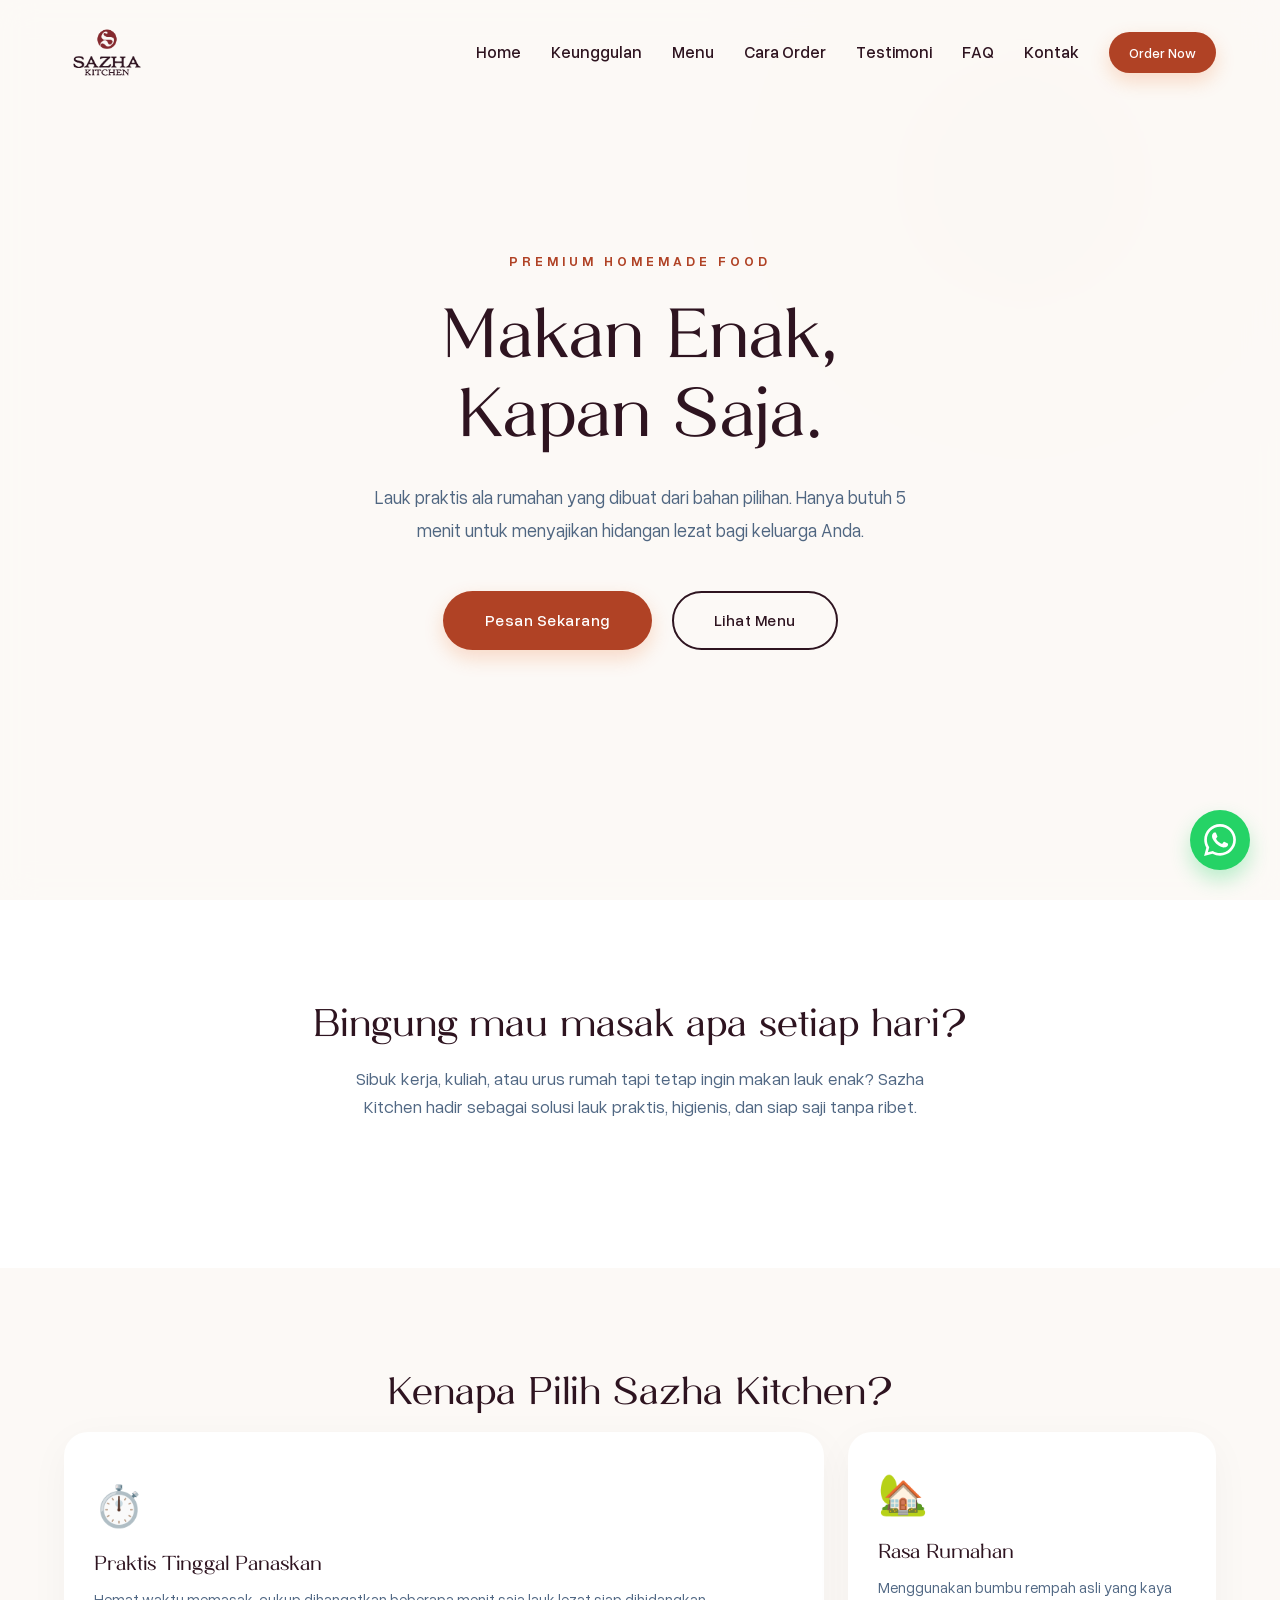
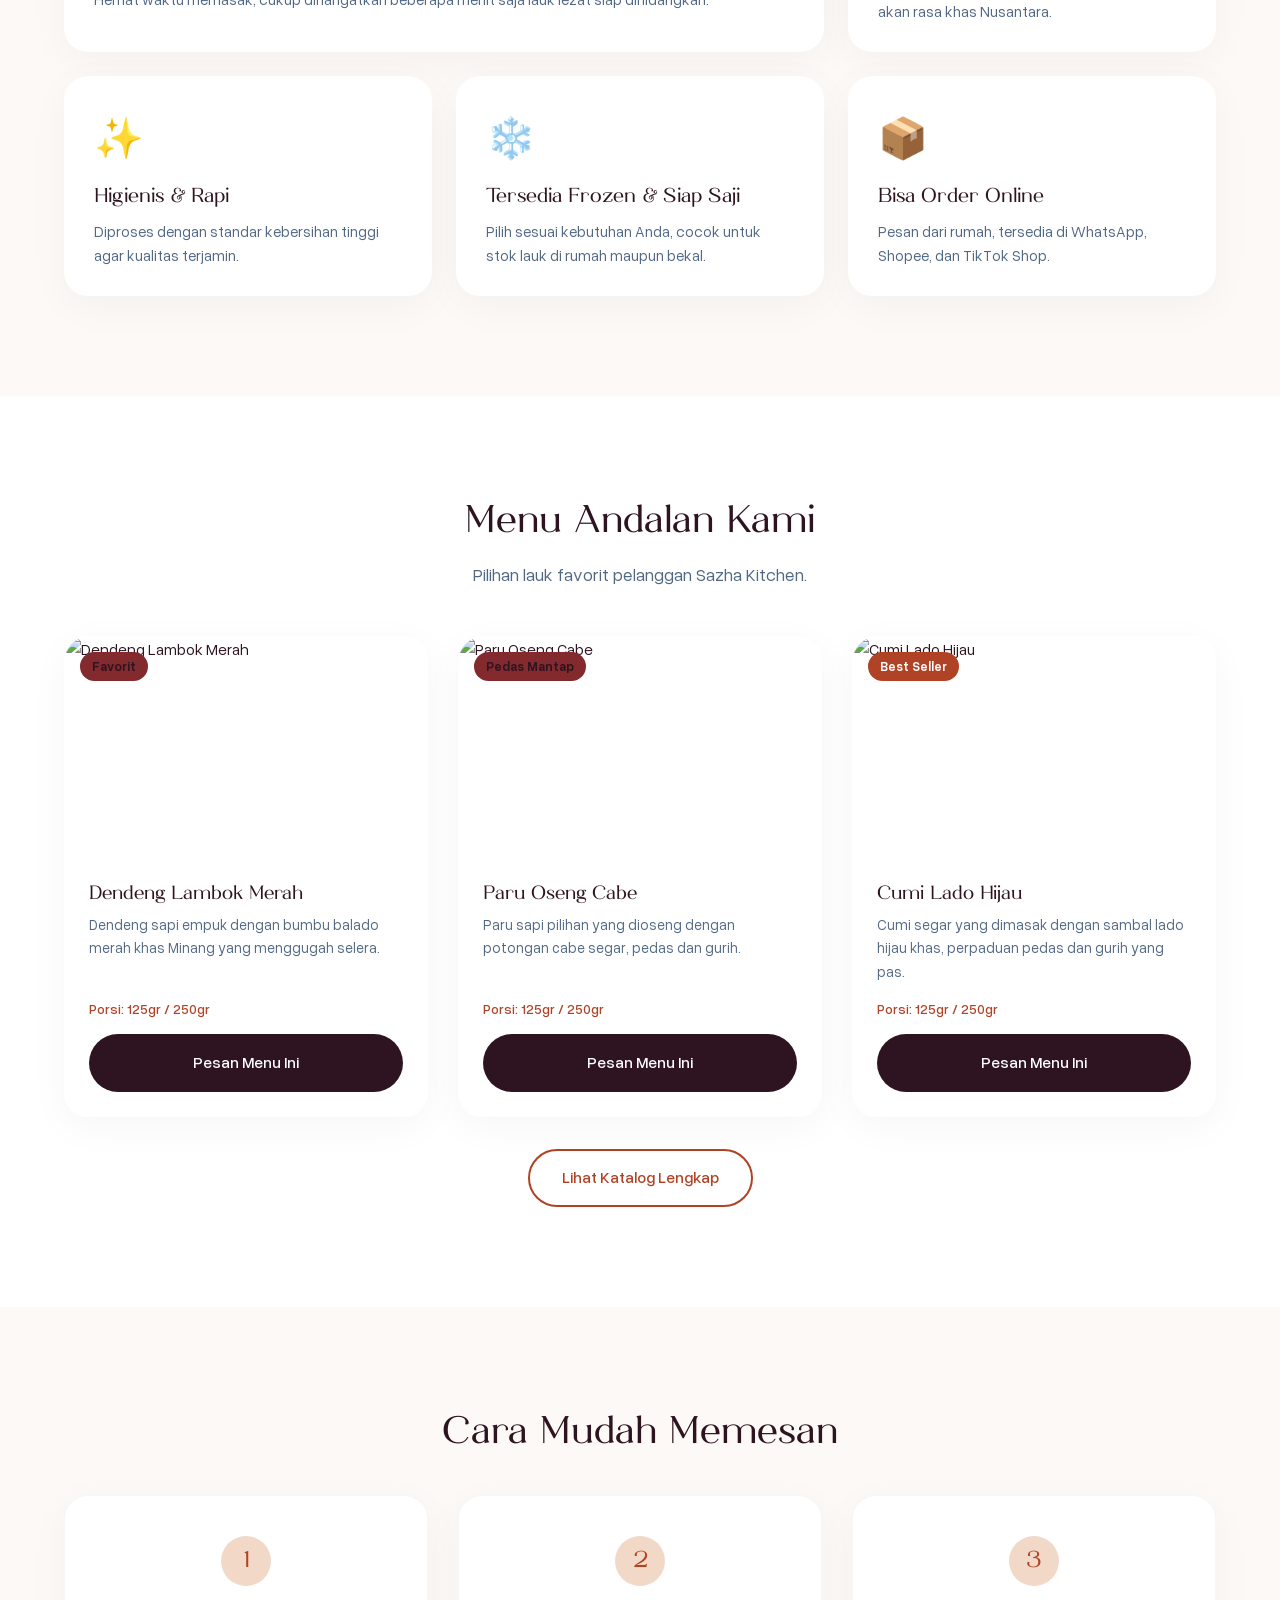
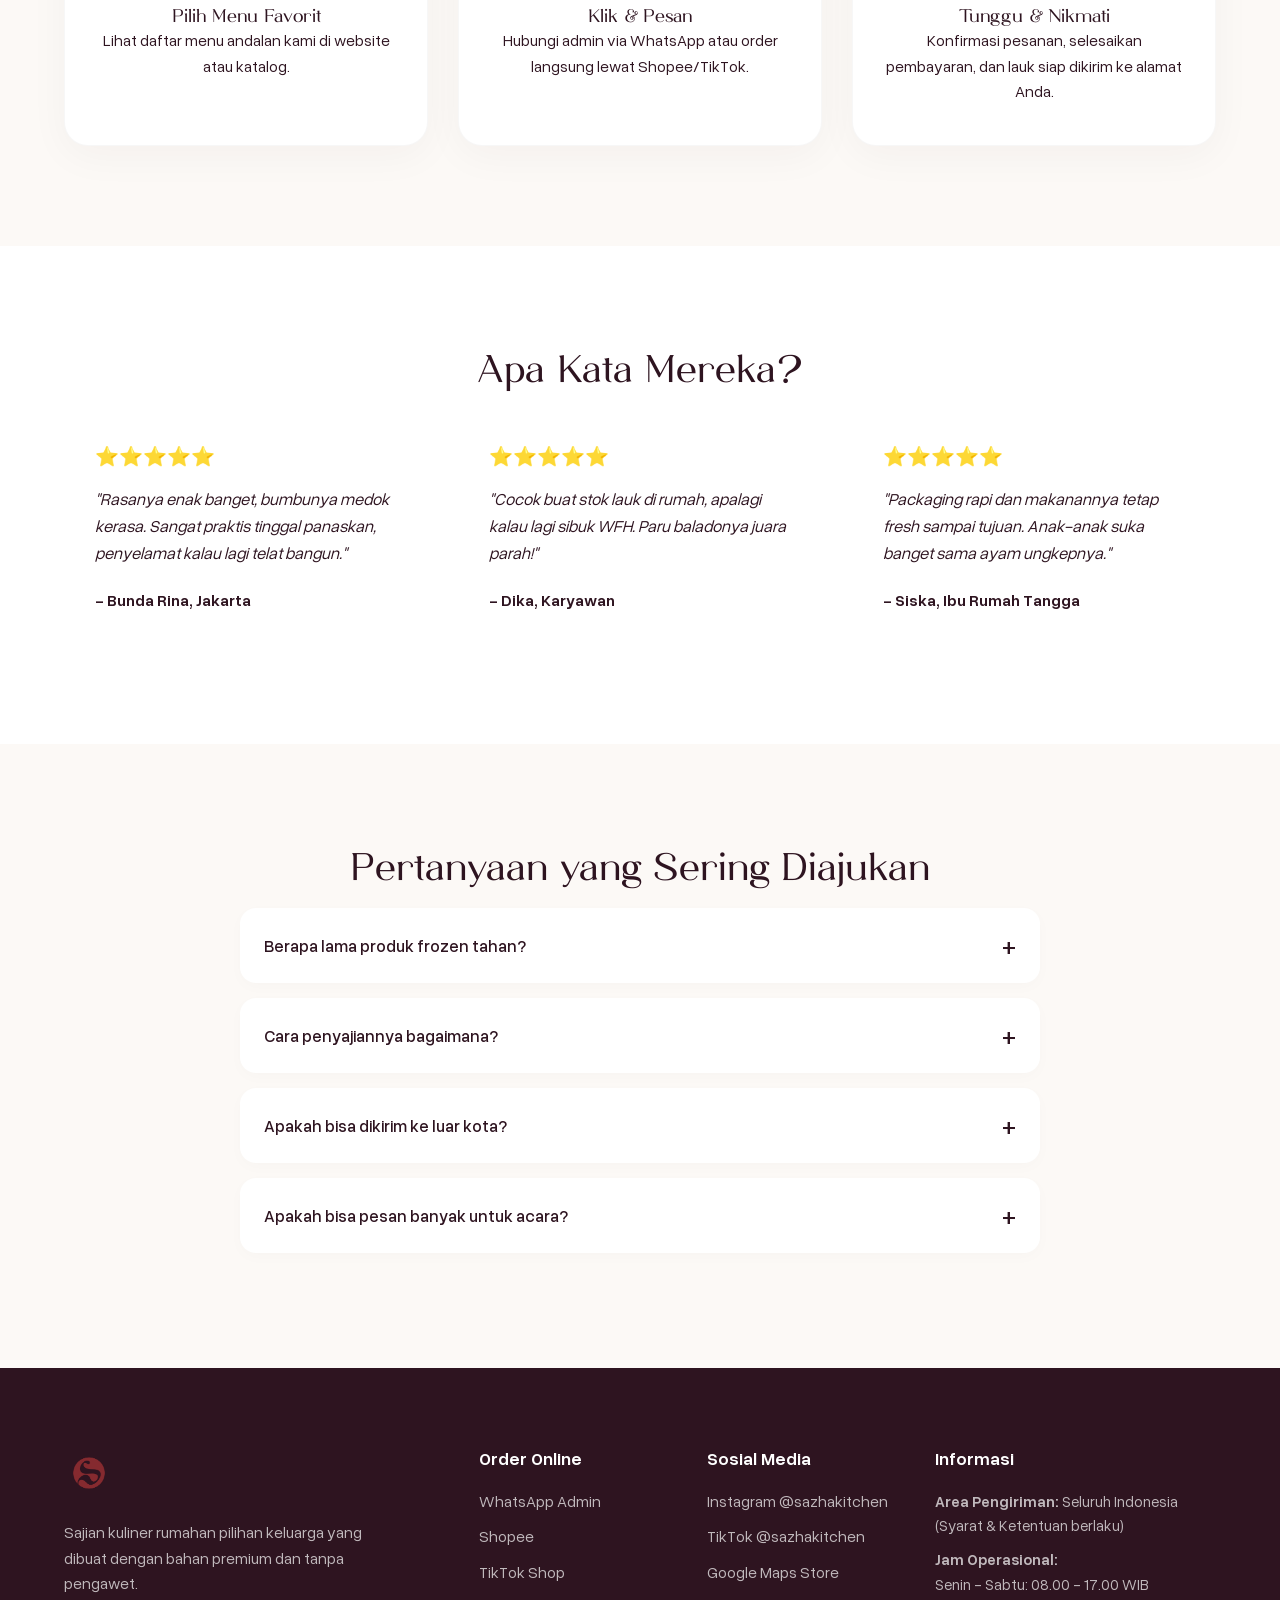
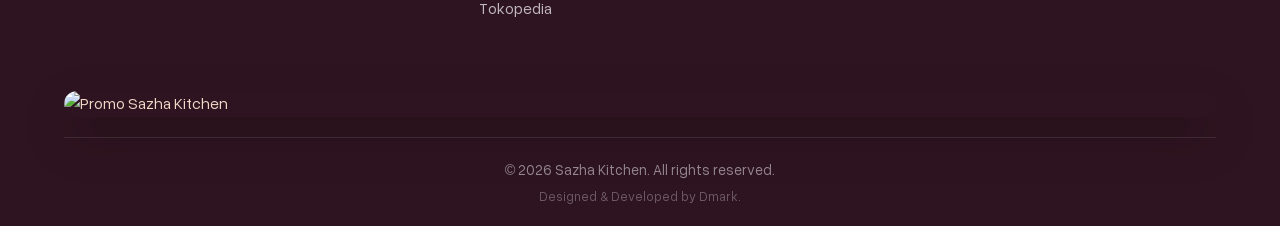
==== index.html @ 8cfd79f7 "Initial commit for Sazha Kitchen website" ====
<!DOCTYPE html>
<html lang="id">
<head>
    <meta charset="UTF-8">
    <link rel="icon" type="image/png" href="assets/images/logo-03.png">
    <meta name="viewport" content="width=device-width, initial-scale=1.0">
    <meta name="description" content="Sazha Kitchen menyediakan lauk frozen dan siap saji dengan rasa rumahan, higienis, dan praktis disajikan. Cocok untuk stok makanan harian keluarga tanpa ribet.">
    <meta name="keywords" content="lauk frozen, lauk siap saji, frozen food rumahan, lauk praktis, makanan siap saji, Sazha Kitchen, ayam ungkep frozen, rendang daging">
    <meta name="author" content="Sazha Kitchen">
    
    <title>Sazha Kitchen | Lauk Rumahan Praktis & Siap Saji</title>

    <!-- Open Graph Tags for Social Sharing -->
    <meta property="og:title" content="Sazha Kitchen | Lauk Rumahan Praktis & Siap Saji">
    <meta property="og:description" content="Lauk frozen dan siap saji higienis. Solusi tepat untuk makan nikmat tanpa ribet!">
    <meta property="og:type" content="website">
    <meta property="og:url" content="https://sazhakitchen.com"> <!-- Placeholder URL -->
    <meta property="og:image" content="https://images.unsplash.com/photo-1626200419188-f56170608f59?auto=format&fit=crop&q=80&w=1200">

    <!-- Google Fonts: Fraunces (Heading) & Poppins (Body) -->
    <link rel="preconnect" href="https://fonts.googleapis.com">
    <link rel="preconnect" href="https://fonts.gstatic.com" crossorigin>
    <link href="https://fonts.googleapis.com/css2?family=Fraunces:opsz,wght@9..144,400;9..144,600;9..144,700&family=Poppins:wght@300;400;500;600&display=swap" rel="stylesheet">

    <link rel="stylesheet" href="assets/css/style.css">
</head>
<body>

    <!-- Sticky Floating WhatsApp -->
    <a href="https://wa.me/6285162811421?text=Halo%20Admin%20Sazha%20Kitchen!%20Saya%20tertarik%20dan%20ingin%20pesan%20lauk%20praktisnya.%20Bisa%20dibantu%3F" target="_blank" class="sticky-wa" aria-label="Chat WhatsApp">
        <svg xmlns="http://www.w3.org/2000/svg" width="32" height="32" viewBox="0 0 24 24" fill="white"><path d="M.057 24l1.687-6.163c-1.041-1.804-1.588-3.849-1.587-5.946.003-6.556 5.338-11.891 11.893-11.891 3.181.001 6.167 1.24 8.413 3.488 2.245 2.248 3.481 5.236 3.48 8.414-.003 6.557-5.338 11.892-11.893 11.892-1.99-.001-3.951-.5-5.688-1.448l-6.305 1.654zm6.597-3.807c1.676.995 3.276 1.591 5.392 1.592 5.448 0 9.886-4.434 9.889-9.885.002-5.462-4.415-9.89-9.881-9.892-5.452 0-9.887 4.434-9.889 9.884-.001 2.225.651 3.891 1.746 5.634l-.999 3.648 3.742-.981zm11.387-5.464c-.074-.124-.272-.198-.57-.347-.297-.149-1.758-.868-2.031-.967-.272-.099-.47-.149-.669.149-.198.297-.768.967-.941 1.165-.173.198-.347.223-.644.074-.297-.149-1.255-.462-2.39-1.475-.883-.788-1.48-1.761-1.653-2.059-.173-.297-.018-.458.13-.606.134-.133.297-.347.446-.521.151-.172.2-.296.3-.495.099-.198.05-.372-.025-.521-.075-.148-.669-1.611-.916-2.206-.242-.579-.487-.501-.669-.51l-.57-.01c-.198 0-.52.074-.792.347-.272.297-1.04 1.016-1.04 2.479 0 1.462 1.065 2.876 1.213 3.074.149.198 2.095 3.2 5.076 4.487.709.306 1.263.489 1.694.626.712.226 1.36.194 1.872.118.571-.085 1.758-.719 2.006-1.413.248-.695.248-1.29.173-1.414z"/></svg>
    </a>

    <!-- 1. Navbar -->
    <nav class="navbar" id="navbar">
        <div class="nav-container">
            <a href="#" class="logo" style="display: flex; align-items: center;">
                <img src="assets/images/logo-02.png" alt="Sazha Kitchen" style="height: 65px; object-fit: contain;">
            </a>
            
            <div class="hamburger" id="hamburger" aria-label="Menu">
                <span></span>
                <span></span>
                <span></span>
            </div>

            <ul class="nav-links" id="nav-links">
                <li><a href="#hero">Home</a></li>
                <li><a href="#features">Keunggulan</a></li>
                <li><a href="#menu">Menu</a></li>
                <li><a href="#how-to-order">Cara Order</a></li>
                <li><a href="#testimonials">Testimoni</a></li>
                <li><a href="#faq">FAQ</a></li>
                <li><a href="#footer">Kontak</a></li>
                <li><a href="https://wa.me/6285162811421?text=Halo%20Admin%20Sazha%20Kitchen!%20Saya%20tertarik%20dan%20ingin%20pesan%20lauk%20praktisnya.%20Bisa%20dibantu%3F" target="_blank" class="btn btn-sm btn-primary">Order Now</a></li>
            </ul>
        </div>
    </nav>

    <!-- 2. Hero Section (Clean Minimalist Full Width) -->
    <section id="hero" class="hero section-padding" style="background-image: url('https://images.unsplash.com/photo-1544025162-d76694265947?auto=format&fit=crop&q=80&w=1920'); background-size: cover; background-position: center; position: relative;">
        <!-- Clean Blur Overlay -->
        <div style="position: absolute; top: 0; left: 0; width: 100%; height: 100%; background: rgba(252, 249, 246, 0.85); backdrop-filter: blur(16px); -webkit-backdrop-filter: blur(16px); z-index: 0;"></div>
        
        <div class="container" style="position: relative; z-index: 1; display: flex; flex-direction: column; align-items: center; justify-content: center; min-height: 70vh;">
            <div class="hero-content reveal-up" style="text-align: center; max-width: 700px;">
                
                <span style="display: block; font-family: 'Overused Grotesk', sans-serif; font-size: 0.85rem; letter-spacing: 4px; color: var(--primary-orange); margin-bottom: 25px; text-transform: uppercase; font-weight: 600;">Premium Homemade Food</span>
                
                <h1 style="font-size: 4.5rem; margin-bottom: 25px; line-height: 1.1; color: var(--secondary-brown);">Makan Enak,<br>Kapan Saja.</h1>
                
                <p style="font-size: 1.15rem; color: var(--text-muted); max-width: 550px; margin: 0 auto 45px auto; line-height: 1.8;">Lauk praktis ala rumahan yang dibuat dari bahan pilihan. Hanya butuh 5 menit untuk menyajikan hidangan lezat bagi keluarga Anda.</p>
                
                <div class="cta-group" style="justify-content: center; display: flex; gap: 20px;">
                    <a href="https://wa.me/6285162811421?text=Halo%20Admin%20Sazha%20Kitchen!%20Saya%20tertarik%20dan%20ingin%20pesan%20lauk%20praktisnya.%20Bisa%20dibantu%3F" target="_blank" class="btn btn-primary" style="padding: 15px 40px; font-size: 1rem; letter-spacing: 0.5px;">Pesan Sekarang</a>
                    <a href="#menu" class="btn btn-outline" style="padding: 15px 40px; font-size: 1rem; border-color: var(--secondary-brown); color: var(--secondary-brown); letter-spacing: 0.5px;">Lihat Menu</a>
                </div>
            </div>
        </div>
    </section>

    <!-- 3. Problem-Solution Section -->
    <section class="problem-solution section-padding bg-light">
        <div class="container text-center reveal-up">
            <h2 class="section-title">Bingung mau masak apa setiap hari?</h2>
            <p class="section-subtitle">Sibuk kerja, kuliah, atau urus rumah tapi tetap ingin makan lauk enak? Sazha Kitchen hadir sebagai solusi lauk praktis, higienis, dan siap saji tanpa ribet.</p>
        </div>
    </section>

    <!-- 4. Why Choose Sazha Kitchen (Bento Grid) -->
    <section id="features" class="features section-padding">
        <div class="container">
            <div class="text-center reveal-up">
                <h2 class="section-title">Kenapa Pilih Sazha Kitchen?</h2>
            </div>
            
            <div class="bento-grid">
                <div class="bento-card card-large reveal-up">
                    <div class="icon">⏱️</div>
                    <h3>Praktis Tinggal Panaskan</h3>
                    <p>Hemat waktu memasak, cukup dihangatkan beberapa menit saja lauk lezat siap dihidangkan.</p>
                </div>
                <div class="bento-card reveal-up" style="transition-delay: 100ms;">
                    <div class="icon">🏡</div>
                    <h3>Rasa Rumahan</h3>
                    <p>Menggunakan bumbu rempah asli yang kaya akan rasa khas Nusantara.</p>
                </div>
                <div class="bento-card reveal-up" style="transition-delay: 200ms;">
                    <div class="icon">✨</div>
                    <h3>Higienis & Rapi</h3>
                    <p>Diproses dengan standar kebersihan tinggi agar kualitas terjamin.</p>
                </div>
                <div class="bento-card reveal-up" style="transition-delay: 300ms;">
                    <div class="icon">❄️</div>
                    <h3>Tersedia Frozen & Siap Saji</h3>
                    <p>Pilih sesuai kebutuhan Anda, cocok untuk stok lauk di rumah maupun bekal.</p>
                </div>
                <div class="bento-card reveal-up" style="transition-delay: 400ms;">
                    <div class="icon">📦</div>
                    <h3>Bisa Order Online</h3>
                    <p>Pesan dari rumah, tersedia di WhatsApp, Shopee, dan TikTok Shop.</p>
                </div>
            </div>
        </div>
    </section>

    <!-- 5. Menu Highlights -->
    <section id="menu" class="menu-section section-padding bg-light">
        <div class="container">
            <div class="text-center reveal-up">
                <h2 class="section-title">Menu Andalan Kami</h2>
                <p class="section-subtitle">Pilihan lauk favorit pelanggan Sazha Kitchen.</p>
            </div>

            <div class="menu-grid">
                <!-- Menu 1 -->
                <div class="menu-card glass reveal-up">
                    <div class="menu-image">
                        <span class="menu-label">Favorit</span>
                        <img src="https://images.unsplash.com/photo-1626200419188-f56170608f59?auto=format&fit=crop&q=80&w=600" alt="Dendeng Lambok Merah">
                    </div>
                    <div class="menu-content">
                        <h3>Dendeng Lambok Merah</h3>
                        <p>Dendeng sapi empuk dengan bumbu balado merah khas Minang yang menggugah selera.</p>
                        <span class="portion">Porsi: 125gr / 250gr</span>
                        <a href="https://wa.me/6285162811421?text=Halo%20Sazha%20Kitchen,%20saya%20pesan%20Dendeng%20Lambok%20Merah" target="_blank" class="btn btn-secondary w-100">Pesan Menu Ini</a>
                    </div>
                </div>

                <!-- Menu 2 -->
                <div class="menu-card glass reveal-up" style="transition-delay: 100ms;">
                    <div class="menu-image">
                        <span class="menu-label">Pedas Mantap</span>
                        <img src="https://images.unsplash.com/photo-1544025162-d76694265947?auto=format&fit=crop&q=80&w=600" alt="Paru Oseng Cabe">
                    </div>
                    <div class="menu-content">
                        <h3>Paru Oseng Cabe</h3>
                        <p>Paru sapi pilihan yang dioseng dengan potongan cabe segar, pedas dan gurih.</p>
                        <span class="portion">Porsi: 125gr / 250gr</span>
                        <a href="https://wa.me/6285162811421?text=Halo%20Sazha%20Kitchen,%20saya%20pesan%20Paru%20Oseng%20Cabe" target="_blank" class="btn btn-secondary w-100">Pesan Menu Ini</a>
                    </div>
                </div>

                <!-- Menu 3 -->
                <div class="menu-card glass reveal-up" style="transition-delay: 200ms;">
                    <div class="menu-image">
                        <span class="menu-label" style="background: var(--primary-orange); color: white;">Best Seller</span>
                        <img src="https://images.unsplash.com/photo-1599307767316-776affad6796?auto=format&fit=crop&q=80&w=600" alt="Cumi Lado Hijau">
                    </div>
                    <div class="menu-content">
                        <h3>Cumi Lado Hijau</h3>
                        <p>Cumi segar yang dimasak dengan sambal lado hijau khas, perpaduan pedas dan gurih yang pas.</p>
                        <span class="portion">Porsi: 125gr / 250gr</span>
                        <a href="https://wa.me/6285162811421?text=Halo%20Sazha%20Kitchen,%20saya%20pesan%20Cumi%20Lado%20Hijau" target="_blank" class="btn btn-secondary w-100">Pesan Menu Ini</a>
                    </div>
                </div>
            </div>
            
            <div class="text-center mt-4 reveal-up">
                <a href="#" class="btn btn-outline">Lihat Katalog Lengkap</a>
            </div>
        </div>
    </section>



    <!-- 7. How to Order -->
    <!-- 6. How to Order -->
    <section id="how-to-order" class="how-to-order section-padding">
        <div class="container text-center">
            <h2 class="section-title reveal-up">Cara Mudah Memesan</h2>
            
            <div class="steps-grid">
                <div class="step-card reveal-up">
                    <div class="step-number">1</div>
                    <h3>Pilih Menu Favorit</h3>
                    <p>Lihat daftar menu andalan kami di website atau katalog.</p>
                </div>
                <div class="step-card reveal-up" style="transition-delay: 100ms;">
                    <div class="step-number">2</div>
                    <h3>Klik & Pesan</h3>
                    <p>Hubungi admin via WhatsApp atau order langsung lewat Shopee/TikTok.</p>
                </div>
                <div class="step-card reveal-up" style="transition-delay: 200ms;">
                    <div class="step-number">3</div>
                    <h3>Tunggu & Nikmati</h3>
                    <p>Konfirmasi pesanan, selesaikan pembayaran, dan lauk siap dikirim ke alamat Anda.</p>
                </div>
            </div>
        </div>
    </section>

    <!-- 7. Testimonials -->
    <section id="testimonials" class="testimonials section-padding bg-light">
        <div class="container text-center">
            <h2 class="section-title reveal-up">Apa Kata Mereka?</h2>
            
            <div class="testimonial-grid">
                <div class="testi-card glass reveal-up">
                    <div class="stars">⭐⭐⭐⭐⭐</div>
                    <p class="testi-text">"Rasanya enak banget, bumbunya medok kerasa. Sangat praktis tinggal panaskan, penyelamat kalau lagi telat bangun."</p>
                    <p class="testi-author">- Bunda Rina, Jakarta</p>
                </div>
                <div class="testi-card glass reveal-up" style="transition-delay: 100ms;">
                    <div class="stars">⭐⭐⭐⭐⭐</div>
                    <p class="testi-text">"Cocok buat stok lauk di rumah, apalagi kalau lagi sibuk WFH. Paru baladonya juara parah!"</p>
                    <p class="testi-author">- Dika, Karyawan</p>
                </div>
                <div class="testi-card glass reveal-up" style="transition-delay: 200ms;">
                    <div class="stars">⭐⭐⭐⭐⭐</div>
                    <p class="testi-text">"Packaging rapi dan makanannya tetap fresh sampai tujuan. Anak-anak suka banget sama ayam ungkepnya."</p>
                    <p class="testi-author">- Siska, Ibu Rumah Tangga</p>
                </div>
            </div>
        </div>
    </section>

    <!-- 8. FAQ -->
    <section id="faq" class="faq section-padding">
        <div class="container">
            <div class="text-center reveal-up">
                <h2 class="section-title">Pertanyaan yang Sering Diajukan</h2>
            </div>
            
            <div class="faq-container reveal-up">
                <div class="faq-item">
                    <button class="faq-question">Berapa lama produk frozen tahan? <span class="icon">+</span></button>
                    <div class="faq-answer">
                        <p>Produk frozen kami bisa tahan hingga 2 bulan di dalam freezer, dan 3-5 hari di dalam kulkas chiller (suhu bawah).</p>
                    </div>
                </div>
                <div class="faq-item">
                    <button class="faq-question">Cara penyajiannya bagaimana? <span class="icon">+</span></button>
                    <div class="faq-answer">
                        <p>Sangat mudah. Anda cukup diamkan di suhu ruang sejenak, lalu hangatkan di atas teflon, microwave, atau direbus bersama kemasannya (aman untuk *food grade*) selama 3-5 menit.</p>
                    </div>
                </div>
                <div class="faq-item">
                    <button class="faq-question">Apakah bisa dikirim ke luar kota? <span class="icon">+</span></button>
                    <div class="faq-answer">
                        <p>Tentu bisa! Kami menggunakan kemasan vakum sehingga aman dikirim ke berbagai kota menggunakan ekspedisi khusus atau *next day service*.</p>
                    </div>
                </div>
                <div class="faq-item">
                    <button class="faq-question">Apakah bisa pesan banyak untuk acara? <span class="icon">+</span></button>
                    <div class="faq-answer">
                        <p>Bisa. Kami menerima pesanan dalam partai besar untuk acara keluarga, arisan, atau *catering*. Silakan hubungi admin WhatsApp untuk harga khusus.</p>
                    </div>
                </div>
            </div>
        </div>
    </section>



    <!-- 11. Footer (with Web Banner as CTA) -->
    <footer id="footer" class="footer">
        <div class="container">
            <div class="footer-grid">
                <div class="footer-brand">
                    <img src="assets/images/logo-06.png" alt="Sazha Kitchen" style="height: 50px; margin-bottom: 15px; object-fit: contain;">
                    <p>Sajian kuliner rumahan pilihan keluarga yang dibuat dengan bahan premium dan tanpa pengawet.</p>
                </div>
                
                <div class="footer-links">
                    <h3>Order Online</h3>
                    <ul>
                        <li><a href="https://wa.me/6285162811421?text=Halo%20Admin%20Sazha%20Kitchen!%20Saya%20tertarik%20dan%20ingin%20pesan%20lauk%20praktisnya.%20Bisa%20dibantu%3F">WhatsApp Admin</a></li>
                        <li><a href="#">Shopee</a></li>
                        <li><a href="#">TikTok Shop</a></li>
                        <li><a href="#">Tokopedia</a></li>
                    </ul>
                </div>

                <div class="footer-links">
                    <h3>Sosial Media</h3>
                    <ul>
                        <li><a href="#">Instagram @sazhakitchen</a></li>
                        <li><a href="#">TikTok @sazhakitchen</a></li>
                        <li><a href="#">Google Maps Store</a></li>
                    </ul>
                </div>

                <div class="footer-contact">
                    <h3>Informasi</h3>
                    <p><strong>Area Pengiriman:</strong> Seluruh Indonesia (Syarat & Ketentuan berlaku)</p>
                    <p><strong>Jam Operasional:</strong><br>Senin - Sabtu: 08.00 - 17.00 WIB</p>
                </div>
            </div>

            <!-- Web Banner inserted below footer links -->
            <div class="reveal-up" style="margin-top: 60px; margin-bottom: 20px;">
                <a href="https://wa.me/6285162811421?text=Halo%20Admin%20Sazha%20Kitchen!%20Saya%20tertarik%20dan%20ingin%20pesan%20lauk%20praktisnya.%20Bisa%20dibantu%3F" target="_blank">
                    <img src="assets/images/web-banner.jpg" alt="Promo Sazha Kitchen" style="width: 100%; border-radius: var(--radius-large); box-shadow: 0 20px 50px rgba(0,0,0,0.2); display: block; cursor: pointer; transition: transform 0.3s;" onmouseover="this.style.transform='scale(1.02)'" onmouseout="this.style.transform='scale(1)'">
                </a>
            </div>

            <div class="footer-bottom">
                <p>&copy; 2026 Sazha Kitchen. All rights reserved.</p>
                <p class="developer-credit">Designed & Developed by Dmark.</p>
            </div>
        </div>
    </footer>

    <script src="assets/js/script.js"></script>
</body>
</html>
---- assets/css/style.css ----
/* ==========================================================================
   CSS VARIABLES & BASE STYLES
   ========================================================================== */
@font-face {
    font-family: 'Avegas Royale';
    src: url('../fonts/AvegasRoyale Regular.ttf') format('truetype');
    font-weight: 400;
    font-style: normal;
}

@font-face {
    font-family: 'Avegas Royale';
    src: url('../fonts/AvegasRoyale Bold.ttf') format('truetype');
    font-weight: 700;
    font-style: normal;
}

@font-face {
    font-family: 'Overused Grotesk';
    src: url('../fonts/OverusedGrotesk-Roman-BF64eeac18184a5.ttf') format('truetype');
    font-weight: 400;
    font-style: normal;
}

@font-face {
    font-family: 'Overused Grotesk';
    src: url('../fonts/OverusedGrotesk-Medium-BF64eeac18163be.ttf') format('truetype');
    font-weight: 500;
    font-style: normal;
}

@font-face {
    font-family: 'Overused Grotesk';
    src: url('../fonts/OverusedGrotesk-SemiBold-BF64eeac17f0443.ttf') format('truetype');
    font-weight: 600;
    font-style: normal;
}

:root {
    /* Brand Colors */
    --bg-cream: #FCF9F6; /* Clean Off-White */
    --primary-orange: #B04225; /* Vivid Brown */
    --secondary-brown: #2E1420; /* Casual Maroon */
    --accent-yellow: #832A2F; /* Rome */
    --navy-blue: #15345A; /* Vintage Navy Blue */
    
    /* Text Colors */
    --text-dark: #2E1420;
    --text-muted: rgba(21, 52, 90, 0.75); /* Soft Vintage Navy Blue */
    --white: #FFFFFF;
    
    /* UI Colors */
    --surface: #FFFFFF;
    --surface-light: #F1D8C7; /* Ecru Blush */
    
    /* Glassmorphism */
    --glass-bg: rgba(255, 255, 255, 0.85);
    --glass-border: rgba(255, 255, 255, 0.8);
    
    /* Shadows */
    --shadow-soft: 0 10px 40px rgba(46, 20, 32, 0.04);
    --shadow-hover: 0 20px 50px rgba(46, 20, 32, 0.08);
    
    /* Layout */
    --radius-large: 24px;
    --radius-medium: 16px;
    --transition: all 0.3s cubic-bezier(0.4, 0, 0.2, 1);
}

* {
    margin: 0;
    padding: 0;
    box-sizing: border-box;
    scroll-behavior: smooth;
}

body {
    font-family: 'Overused Grotesk', sans-serif;
    background-color: var(--bg-cream);
    color: var(--text-dark);
    line-height: 1.6;
    overflow-x: hidden;
}

h1, h2, h3, h4, .logo {
    font-family: 'Avegas Royale', serif;
    color: var(--secondary-brown);
    line-height: 1.2;
}

a {
    text-decoration: none;
    color: inherit;
    transition: var(--transition);
}

ul {
    list-style: none;
}

/* Typography Helpers */
.text-center { text-align: center; }
.mt-3 { margin-top: 1.5rem; }
.mt-4 { margin-top: 2rem; }
.w-100 { width: 100%; display: block; text-align: center; }

/* Container & Sections */
.container {
    max-width: 1200px;
    margin: 0 auto;
    padding: 0 24px;
}

.section-padding {
    padding: 100px 0;
}

.bg-light {
    background-color: var(--surface);
}

.section-title {
    font-size: 2.5rem;
    margin-bottom: 1rem;
}

.section-subtitle {
    color: var(--text-muted);
    font-size: 1.1rem;
    max-width: 600px;
    margin: 0 auto 3rem auto;
}

/* ==========================================================================
   COMPONENTS
   ========================================================================== */
/* Buttons */
.btn {
    display: inline-block;
    padding: 14px 32px;
    border-radius: 50px;
    font-family: 'Overused Grotesk', sans-serif;
    font-weight: 500;
    font-size: 1rem;
    cursor: pointer;
    border: 2px solid transparent;
}

.btn-sm {
    padding: 8px 18px;
    font-size: 0.85rem;
}

.btn-primary {
    background-color: var(--primary-orange);
    color: var(--white);
    box-shadow: 0 8px 20px rgba(234, 88, 12, 0.2);
}

.btn-primary:hover {
    background-color: #c24100; /* Darker orange */
    transform: translateY(-2px);
    box-shadow: 0 12px 25px rgba(234, 88, 12, 0.3);
}

.btn-secondary {
    background-color: var(--secondary-brown);
    color: var(--white);
}

.btn-secondary:hover {
    background-color: #5c1f0b;
    transform: translateY(-2px);
}

.btn-outline {
    background-color: transparent;
    color: var(--primary-orange);
    border-color: var(--primary-orange);
}

.btn-outline:hover {
    background-color: var(--primary-orange);
    color: var(--white);
}

.btn-outline-white {
    background-color: transparent;
    color: var(--secondary-brown);
    border-color: var(--secondary-brown);
}

.btn-outline-white:hover {
    background-color: var(--secondary-brown);
    color: var(--white);
}

/* Glassmorphism Utility */
.glass {
    background: var(--glass-bg);
    backdrop-filter: blur(16px);
    -webkit-backdrop-filter: blur(16px);
    border: 1px solid var(--glass-border);
}

/* Sticky WhatsApp */
.sticky-wa {
    position: fixed;
    bottom: 30px;
    right: 30px;
    background-color: #25D366; /* WA Green */
    width: 60px;
    height: 60px;
    border-radius: 50%;
    display: flex;
    justify-content: center;
    align-items: center;
    z-index: 999;
    box-shadow: 0 10px 20px rgba(37, 211, 102, 0.3);
    transition: transform 0.3s;
}

.sticky-wa:hover {
    transform: scale(1.1);
}

/* ==========================================================================
   1. NAVBAR
   ========================================================================== */
.navbar {
    position: fixed;
    top: 0;
    left: 0;
    width: 100%;
    z-index: 1000;
    transition: var(--transition);
    padding: 20px 0;
}

.navbar.scrolled {
    background: var(--glass-bg);
    backdrop-filter: blur(20px);
    -webkit-backdrop-filter: blur(20px);
    border-bottom: 1px solid var(--glass-border);
    padding: 15px 0;
    box-shadow: var(--shadow-soft);
}

.nav-container {
    max-width: 1200px;
    margin: 0 auto;
    padding: 0 24px;
    display: flex;
    justify-content: space-between;
    align-items: center;
}

.logo {
    font-size: 1.8rem;
    font-weight: 700;
}

.logo span {
    color: var(--primary-orange);
}

.nav-links {
    display: flex;
    align-items: center;
    gap: 30px;
}

.nav-links a:not(.btn) {
    font-size: 1.05rem;
    color: var(--text-dark);
    font-weight: 500;
}

.nav-links a:not(.btn):hover {
    color: var(--primary-orange);
}

.hamburger {
    display: none;
    flex-direction: column;
    gap: 6px;
    cursor: pointer;
}

.hamburger span {
    width: 30px;
    height: 3px;
    background-color: var(--secondary-brown);
    border-radius: 3px;
    transition: var(--transition);
}

/* ==========================================================================
   2. HERO SECTION
   ========================================================================== */
.hero {
    min-height: 100vh;
    display: flex;
    align-items: center;
    padding-top: 100px; /* Offset for navbar */
    position: relative;
    overflow: hidden;
}

/* Soft background gradient to make it warm */
.hero::before {
    content: '';
    position: absolute;
    top: -20%;
    right: -10%;
    width: 60%;
    height: 80%;
    background: radial-gradient(circle, rgba(241,216,199,0.3) 0%, rgba(252,249,246,0) 70%);
    z-index: -1;
}

.hero-container {
    max-width: 1200px;
    margin: 0 auto;
    padding: 0 24px;
    display: grid;
    grid-template-columns: 1fr 1fr;
    gap: 60px;
    align-items: center;
}

.badge-group {
    display: flex;
    gap: 10px;
    margin-bottom: 20px;
    flex-wrap: wrap;
}

.badge {
    background: var(--surface-light);
    color: var(--secondary-brown);
    padding: 6px 16px;
    border-radius: 30px;
    font-size: 0.85rem;
    font-weight: 500;
    border: 1px solid rgba(46, 20, 32, 0.05);
}

.hero-content h1 {
    font-size: 3.5rem;
    margin-bottom: 20px;
}

.hero-content p {
    font-size: 1.15rem;
    color: var(--text-muted);
    margin-bottom: 40px;
    max-width: 90%;
}

.hero-content .cta-group {
    display: flex;
    gap: 16px;
}

.hero-visual {
    position: relative;
}

.visual-wrapper {
    position: relative;
    border-radius: 40% 60% 70% 30% / 40% 50% 60% 50%;
    overflow: hidden;
    box-shadow: 0 30px 60px rgba(124, 45, 18, 0.1);
    animation: organicShape 15s ease-in-out infinite alternate;
}

.hero-image {
    width: 100%;
    height: 600px;
    object-fit: cover;
    display: block;
}

.floating-badge {
    position: absolute;
    background: var(--glass-bg);
    backdrop-filter: blur(10px);
    padding: 12px 24px;
    border-radius: 20px;
    font-weight: 600;
    color: var(--secondary-brown);
    box-shadow: var(--shadow-soft);
    border: 1px solid var(--glass-border);
    animation: float 4s ease-in-out infinite;
}

.top-right {
    top: 40px;
    right: -20px;
}

@keyframes organicShape {
    0% { border-radius: 40% 60% 70% 30% / 40% 50% 60% 50%; }
    50% { border-radius: 60% 40% 30% 70% / 60% 30% 70% 40%; }
    100% { border-radius: 30% 70% 50% 50% / 50% 40% 60% 50%; }
}

@keyframes float {
    0%, 100% { transform: translateY(0); }
    50% { transform: translateY(-10px); }
}

/* ==========================================================================
   4. BENTO FEATURES GRID
   ========================================================================== */
.bento-grid {
    display: grid;
    grid-template-columns: repeat(3, 1fr);
    grid-auto-rows: 220px;
    gap: 24px;
}

.bento-card {
    background-color: var(--surface);
    border-radius: var(--radius-large);
    padding: 30px;
    box-shadow: var(--shadow-soft);
    display: flex;
    flex-direction: column;
    justify-content: center;
    transition: var(--transition);
}

.bento-card:hover {
    transform: translateY(-5px);
    box-shadow: var(--shadow-hover);
}

.card-large {
    grid-column: span 2;
}

.bento-card .icon {
    font-size: 2.5rem;
    margin-bottom: 15px;
}

.bento-card h3 {
    font-size: 1.3rem;
    margin-bottom: 10px;
}

.bento-card p {
    font-size: 0.95rem;
    color: var(--text-muted);
}

/* ==========================================================================
   5. MENU HIGHLIGHTS
   ========================================================================== */
.menu-grid {
    display: grid;
    grid-template-columns: repeat(auto-fit, minmax(260px, 1fr));
    gap: 30px;
}

.menu-card {
    border-radius: var(--radius-large);
    overflow: hidden;
    box-shadow: var(--shadow-soft);
    display: flex;
    flex-direction: column;
    transition: var(--transition);
}

.menu-card:hover {
    transform: translateY(-8px);
    box-shadow: var(--shadow-hover);
}

.menu-image {
    position: relative;
    height: 220px;
    overflow: hidden;
}

.menu-image img {
    width: 100%;
    height: 100%;
    object-fit: cover;
    transition: transform 0.6s ease;
}

.menu-card:hover .menu-image img {
    transform: scale(1.05);
}

.menu-label {
    position: absolute;
    top: 15px;
    left: 15px;
    background: var(--accent-yellow);
    color: var(--secondary-brown);
    padding: 4px 12px;
    border-radius: 20px;
    font-size: 0.8rem;
    font-weight: 600;
    z-index: 1;
}

.menu-content {
    padding: 24px;
    display: flex;
    flex-direction: column;
    flex-grow: 1;
}

.menu-content h3 {
    font-size: 1.25rem;
    margin-bottom: 8px;
}

.menu-content p {
    font-size: 0.9rem;
    color: var(--text-muted);
    flex-grow: 1;
    margin-bottom: 15px;
}

.portion {
    display: block;
    font-size: 0.85rem;
    font-weight: 500;
    color: var(--primary-orange);
    margin-bottom: 15px;
}

/* ==========================================================================
   6. PACKAGING PREVIEW
   ========================================================================== */
.packaging-flex {
    display: flex;
    align-items: center;
    gap: 60px;
}

.packaging-text {
    flex: 1;
}

.packaging-text p {
    font-size: 1.1rem;
    color: var(--text-muted);
    margin-bottom: 24px;
}

.check-list li {
    margin-bottom: 12px;
    font-size: 1rem;
    display: flex;
    align-items: center;
    gap: 10px;
}

.packaging-visual {
    flex: 1;
}

.rounded-img {
    width: 100%;
    border-radius: var(--radius-large);
    display: block;
}

.shadow-lg {
    box-shadow: 0 20px 40px rgba(124, 45, 18, 0.1);
}

/* ==========================================================================
   7. HOW TO ORDER
   ========================================================================== */
.steps-grid {
    display: grid;
    grid-template-columns: repeat(3, 1fr);
    gap: 30px;
    margin-top: 40px;
}

.step-card {
    background: var(--surface);
    padding: 40px 30px;
    border-radius: var(--radius-large);
    box-shadow: var(--shadow-soft);
    position: relative;
    border: 1px solid rgba(0,0,0,0.03);
}

.step-number {
    width: 50px;
    height: 50px;
    background: var(--surface-light);
    color: var(--primary-orange);
    font-family: 'Avegas Royale', serif;
    font-size: 1.5rem;
    font-weight: 700;
    display: flex;
    align-items: center;
    justify-content: center;
    border-radius: 50%;
    margin: 0 auto 20px auto;
}

/* ==========================================================================
   8. TESTIMONIALS
   ========================================================================== */
.testimonial-grid {
    display: grid;
    grid-template-columns: repeat(auto-fit, minmax(300px, 1fr));
    gap: 30px;
}

.testi-card {
    padding: 30px;
    border-radius: var(--radius-medium);
    text-align: left;
}

.stars {
    font-size: 1.2rem;
    margin-bottom: 15px;
}

.testi-text {
    font-size: 1.05rem;
    font-style: italic;
    margin-bottom: 20px;
}

.testi-author {
    font-weight: 600;
    color: var(--secondary-brown);
}

/* ==========================================================================
   9. FAQ
   ========================================================================== */
.faq-container {
    max-width: 800px;
    margin: 0 auto;
}

.faq-item {
    background: var(--surface);
    border-radius: var(--radius-medium);
    margin-bottom: 15px;
    box-shadow: 0 4px 15px rgba(0,0,0,0.02);
    overflow: hidden;
}

.faq-question {
    width: 100%;
    padding: 20px 24px;
    display: flex;
    justify-content: space-between;
    align-items: center;
    background: transparent;
    border: none;
    font-family: 'Overused Grotesk', sans-serif;
    font-size: 1.05rem;
    font-weight: 500;
    color: var(--secondary-brown);
    cursor: pointer;
    text-align: left;
}

.faq-question .icon {
    font-size: 1.5rem;
    transition: transform 0.3s;
}

.faq-item.active .faq-question .icon {
    transform: rotate(45deg);
}

.faq-answer {
    max-height: 0;
    overflow: hidden;
    transition: max-height 0.3s ease;
}

.faq-answer p {
    padding: 0 24px 20px 24px;
    color: var(--text-muted);
}

/* ==========================================================================
   10. FINAL CTA
   ========================================================================== */
.glass-card-large {
    background: var(--surface-light);
    border: 1px solid rgba(245, 158, 11, 0.2);
    border-radius: var(--radius-large);
    padding: 60px 40px;
    box-shadow: var(--shadow-soft);
}

.justify-center {
    justify-content: center;
}

/* ==========================================================================
   11. FOOTER
   ========================================================================== */
.footer {
    background-color: var(--secondary-brown);
    color: var(--surface-light);
    padding: 80px 0 20px;
}

.footer-grid {
    display: grid;
    grid-template-columns: 2fr 1fr 1fr 1.5fr;
    gap: 40px;
    margin-bottom: 60px;
}

.footer-brand h2 {
    color: var(--white);
    margin-bottom: 15px;
}

.footer-brand h2 span {
    color: var(--primary-orange);
}

.footer-brand p {
    color: rgba(255,255,255,0.7);
    max-width: 300px;
}

.footer h3 {
    color: var(--white);
    font-family: 'Overused Grotesk', sans-serif;
    font-size: 1.1rem;
    margin-bottom: 20px;
}

.footer ul li {
    margin-bottom: 10px;
}

.footer ul li a {
    color: rgba(255,255,255,0.7);
}

.footer ul li a:hover {
    color: var(--accent-yellow);
}

.footer-contact p {
    color: rgba(255,255,255,0.7);
    margin-bottom: 10px;
    font-size: 0.95rem;
}

.footer-bottom {
    text-align: center;
    padding-top: 20px;
    border-top: 1px solid rgba(255,255,255,0.1);
    color: rgba(255,255,255,0.5);
    font-size: 0.9rem;
}

.developer-credit {
    font-size: 0.8rem;
    margin-top: 5px;
    opacity: 0.6;
}

/* ==========================================================================
   ANIMATIONS (Scroll Reveal)
   ========================================================================== */
.reveal-up {
    opacity: 0;
    transform: translateY(40px);
    transition: opacity 0.8s ease, transform 0.8s ease;
}

.reveal-right {
    opacity: 0;
    transform: translateX(40px);
    transition: opacity 0.8s ease, transform 0.8s ease;
}

.reveal-up.active, .reveal-right.active {
    opacity: 1;
    transform: translate(0);
}

/* ==========================================================================
   MOBILE RESPONSIVE
   ========================================================================== */
@media (max-width: 992px) {
    .hero-container, .packaging-flex {
        grid-template-columns: 1fr;
        text-align: center;
    }
    
    .hero-content .cta-group {
        justify-content: center;
    }
    
    .hero-content h1 { font-size: 2.8rem; }
    .hero-content p { margin: 0 auto 30px auto; }
    
    .bento-grid {
        grid-template-columns: 1fr 1fr;
    }
    .card-large { grid-column: span 2; }
    
    .steps-grid { grid-template-columns: 1fr; }
    
    .footer-grid {
        grid-template-columns: 1fr 1fr;
    }
}

@media (max-width: 768px) {
    .hamburger { display: flex; }
    
    .nav-links {
        position: fixed;
        top: 70px;
        left: -100%;
        width: 100%;
        height: calc(100vh - 70px);
        background: var(--surface);
        flex-direction: column;
        justify-content: center;
        transition: 0.4s ease-in-out;
    }
    
    .nav-links.active {
        left: 0;
    }
    
    .hero-content h1 { font-size: 2.2rem; }
    
    .bento-grid { grid-template-columns: 1fr; }
    .card-large { grid-column: span 1; }
    
    .footer-grid { grid-template-columns: 1fr; text-align: center; }
    .footer-brand p { margin: 0 auto; }
}
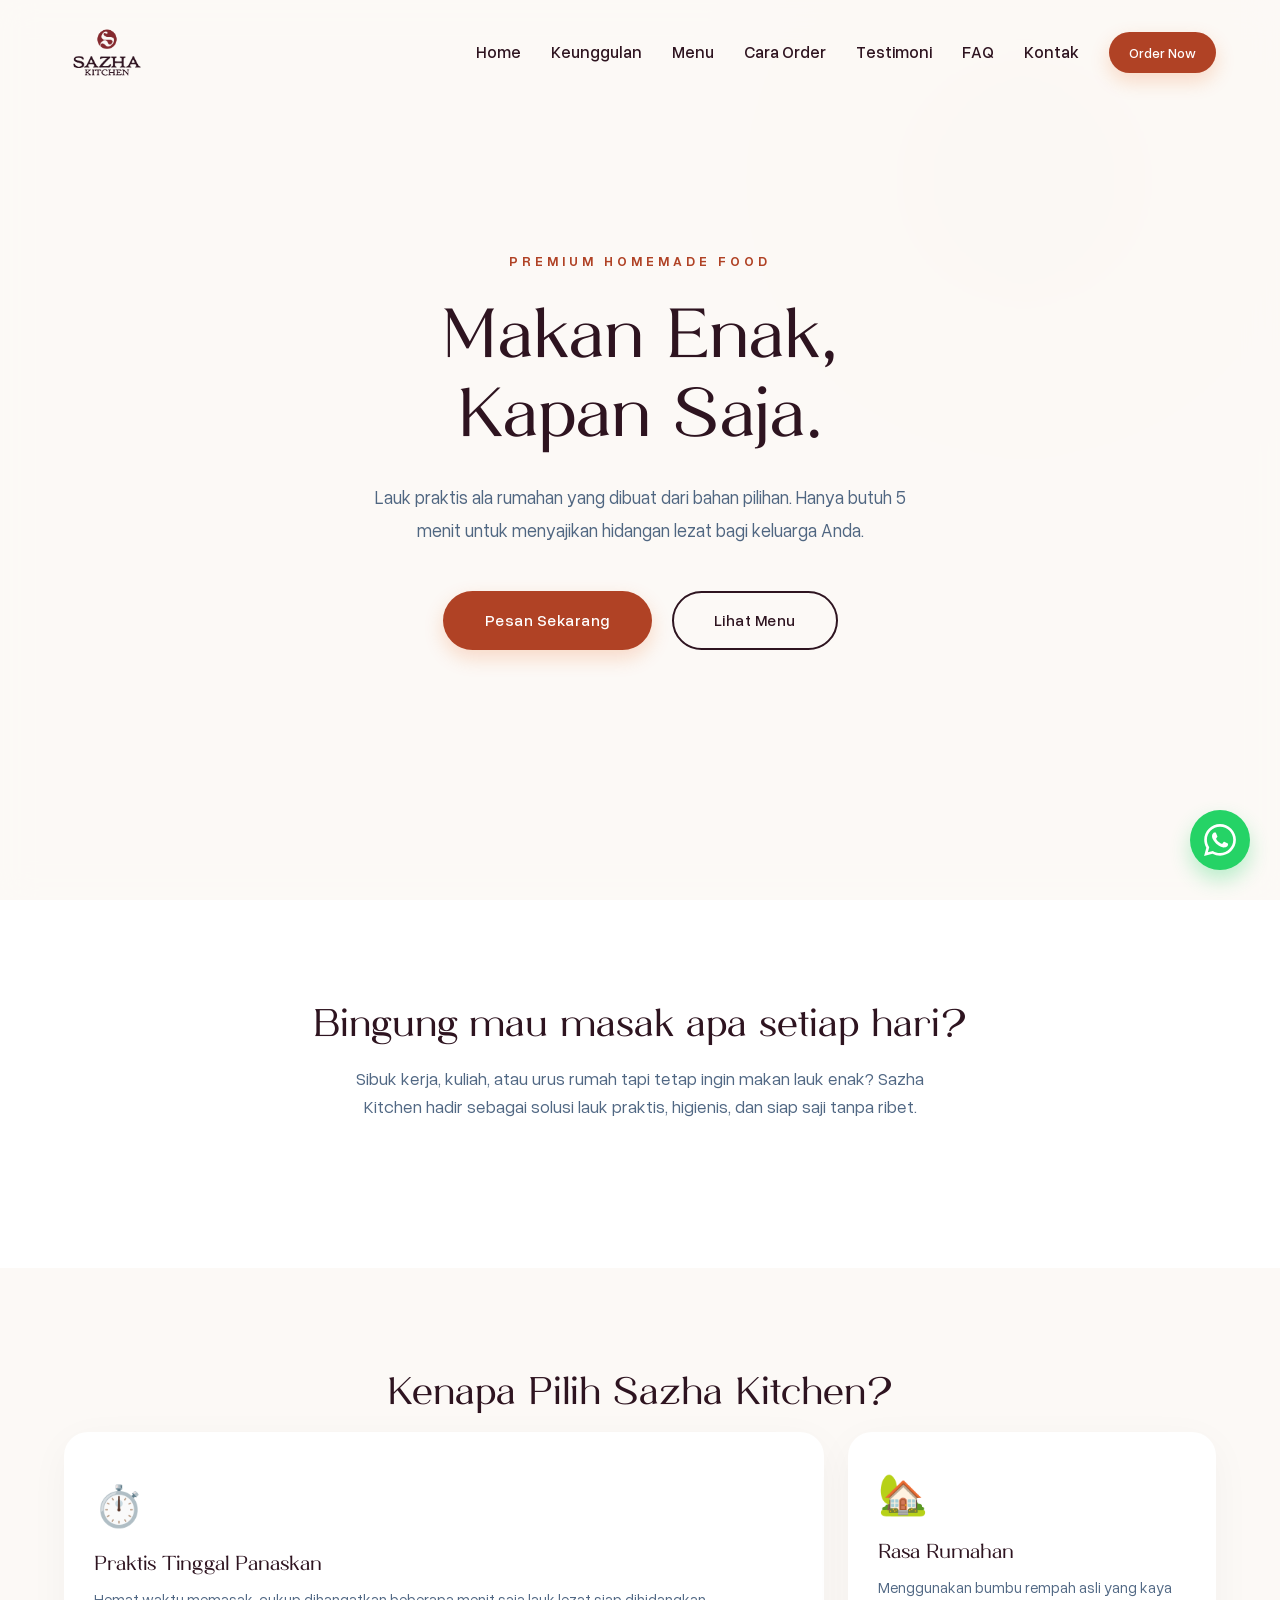
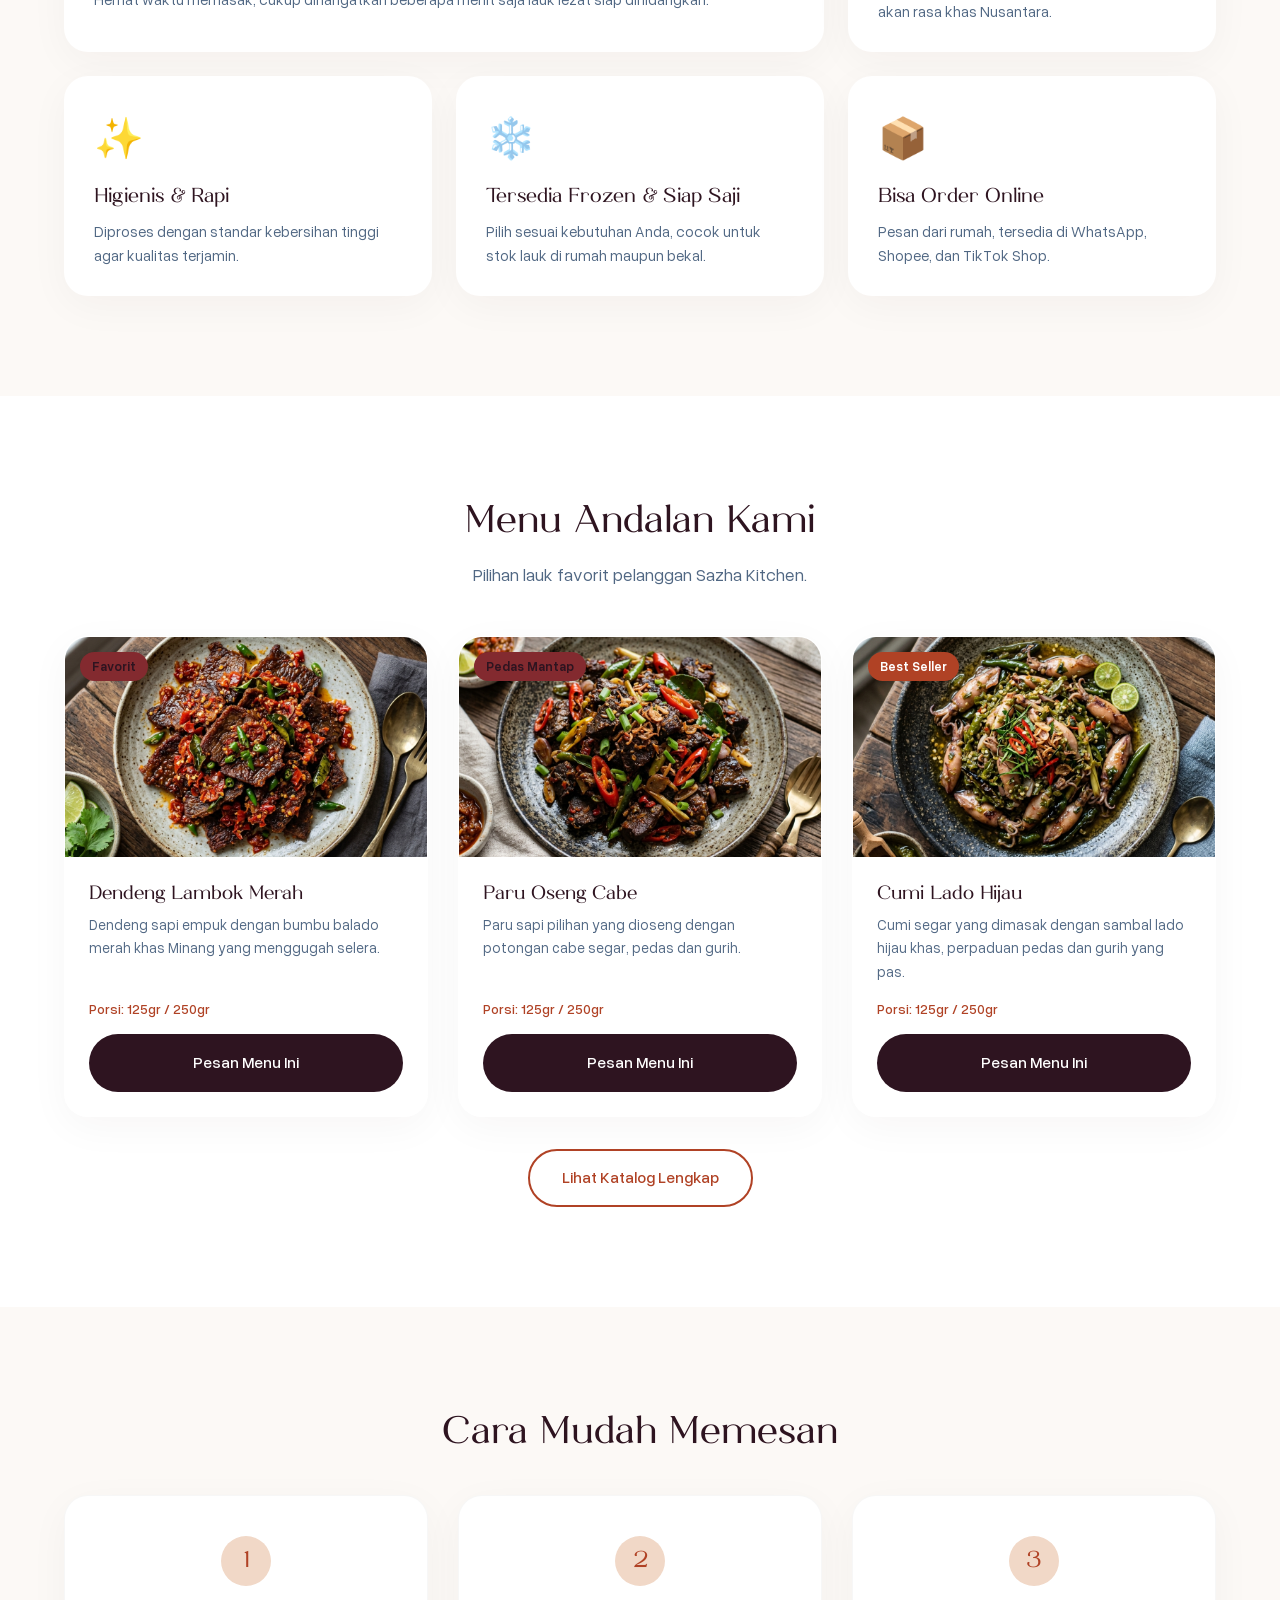
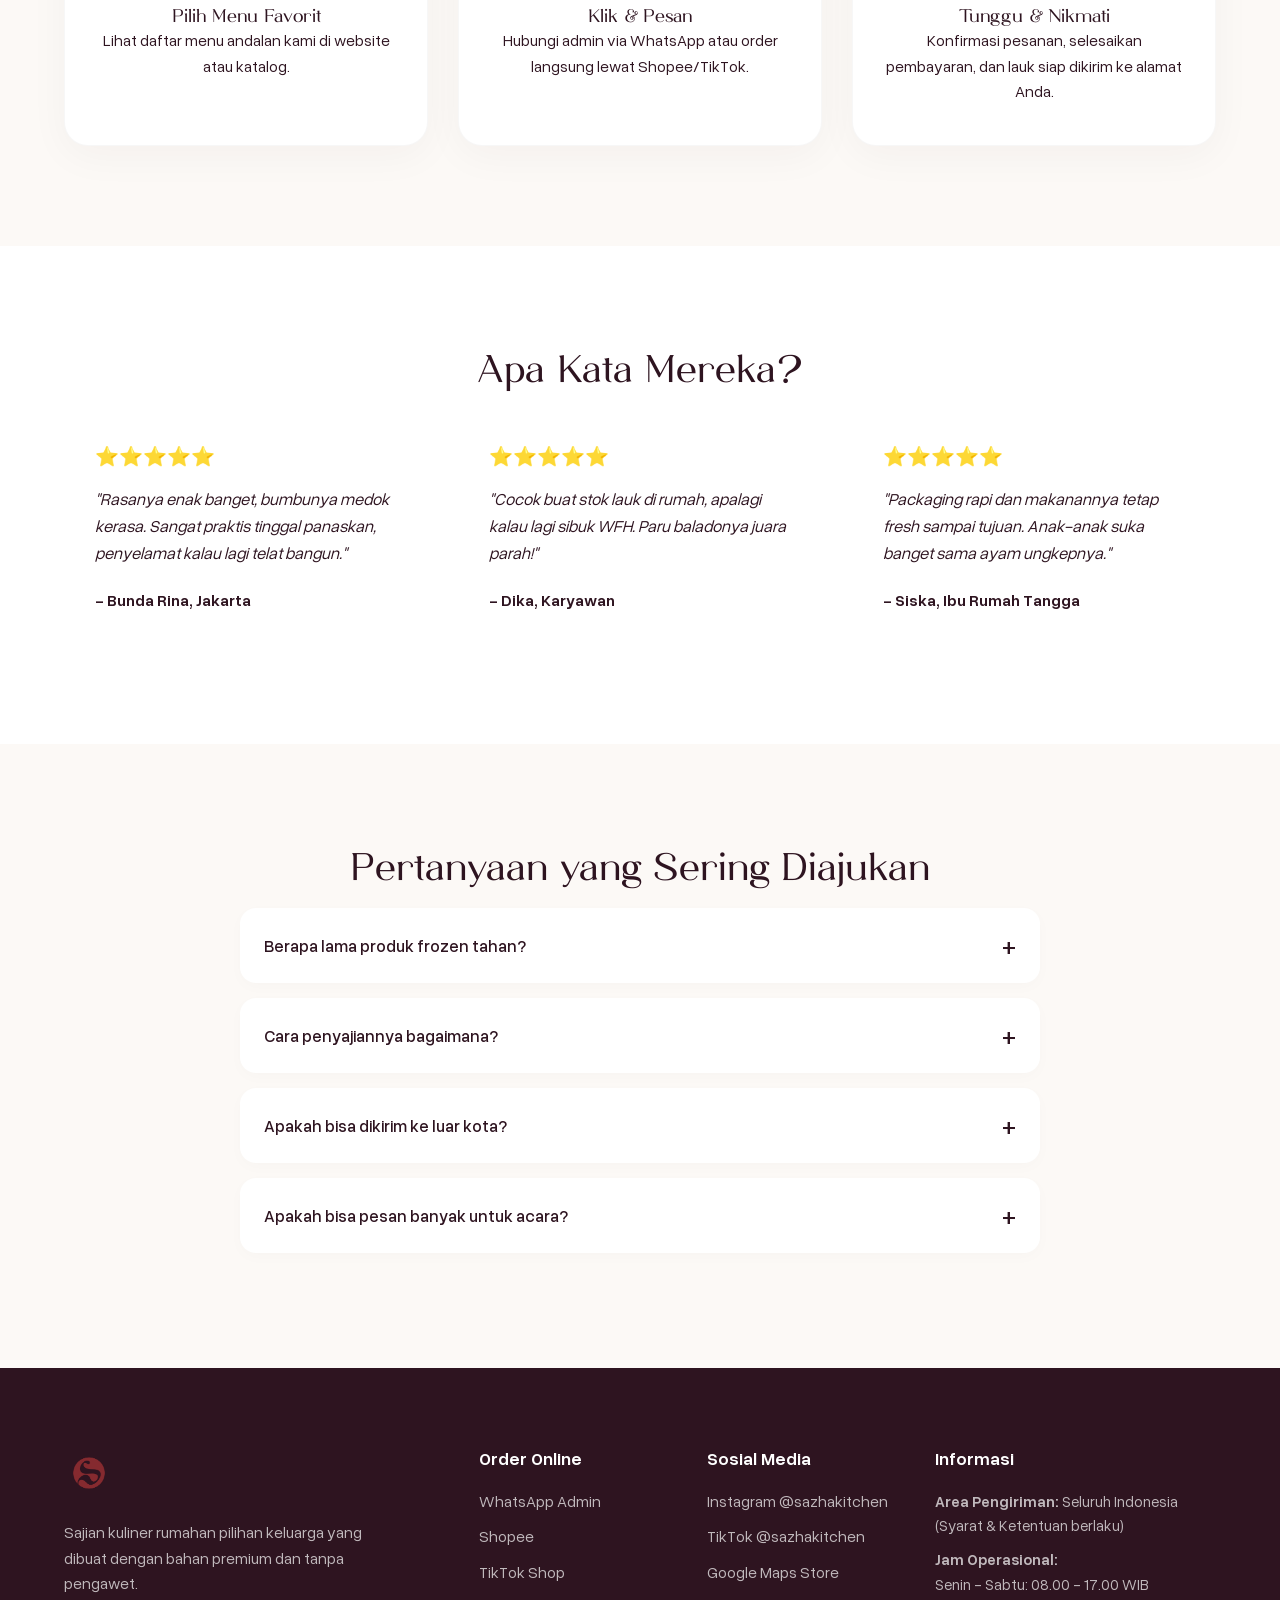
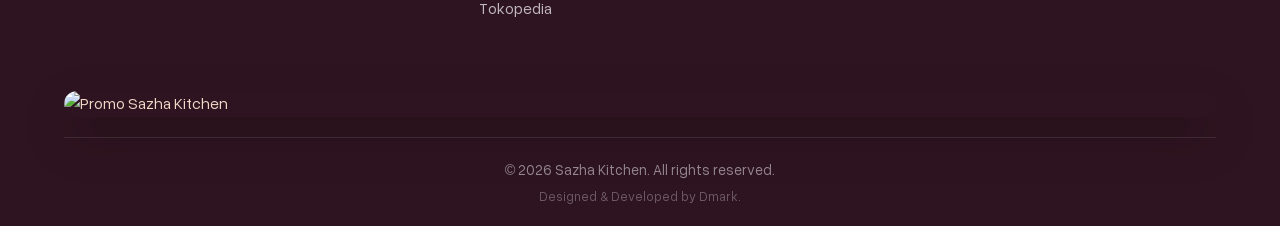
==== commit 7349ee54: "Add realistic food photography for menu items" ====
--- a/index.html
+++ b/index.html
@@ -11,7 +11,7 @@
     <title>Sazha Kitchen | Lauk Rumahan Praktis & Siap Saji</title>
 
     <!-- Open Graph Tags for Social Sharing -->
-    <meta property="og:title" content="Sazha Kitchen | Lauk Rumahan Praktis & Siap Saji">
+    <meta property="og:title" content="Sazha Kitchen">
     <meta property="og:description" content="Lauk frozen dan siap saji higienis. Solusi tepat untuk makan nikmat tanpa ribet!">
     <meta property="og:type" content="website">
     <meta property="og:url" content="https://sazhakitchen.com"> <!-- Placeholder URL -->
@@ -137,7 +137,7 @@
                 <div class="menu-card glass reveal-up">
                     <div class="menu-image">
                         <span class="menu-label">Favorit</span>
-                        <img src="https://images.unsplash.com/photo-1626200419188-f56170608f59?auto=format&fit=crop&q=80&w=600" alt="Dendeng Lambok Merah">
+                        <img src="assets/images/menu-dendeng.png" alt="Dendeng Lambok Merah">
                     </div>
                     <div class="menu-content">
                         <h3>Dendeng Lambok Merah</h3>
@@ -151,7 +151,7 @@
                 <div class="menu-card glass reveal-up" style="transition-delay: 100ms;">
                     <div class="menu-image">
                         <span class="menu-label">Pedas Mantap</span>
-                        <img src="https://images.unsplash.com/photo-1544025162-d76694265947?auto=format&fit=crop&q=80&w=600" alt="Paru Oseng Cabe">
+                        <img src="assets/images/menu-paru.png" alt="Paru Oseng Cabe">
                     </div>
                     <div class="menu-content">
                         <h3>Paru Oseng Cabe</h3>
@@ -165,7 +165,7 @@
                 <div class="menu-card glass reveal-up" style="transition-delay: 200ms;">
                     <div class="menu-image">
                         <span class="menu-label" style="background: var(--primary-orange); color: white;">Best Seller</span>
-                        <img src="https://images.unsplash.com/photo-1599307767316-776affad6796?auto=format&fit=crop&q=80&w=600" alt="Cumi Lado Hijau">
+                        <img src="assets/images/menu-cumi.png" alt="Cumi Lado Hijau">
                     </div>
                     <div class="menu-content">
                         <h3>Cumi Lado Hijau</h3>
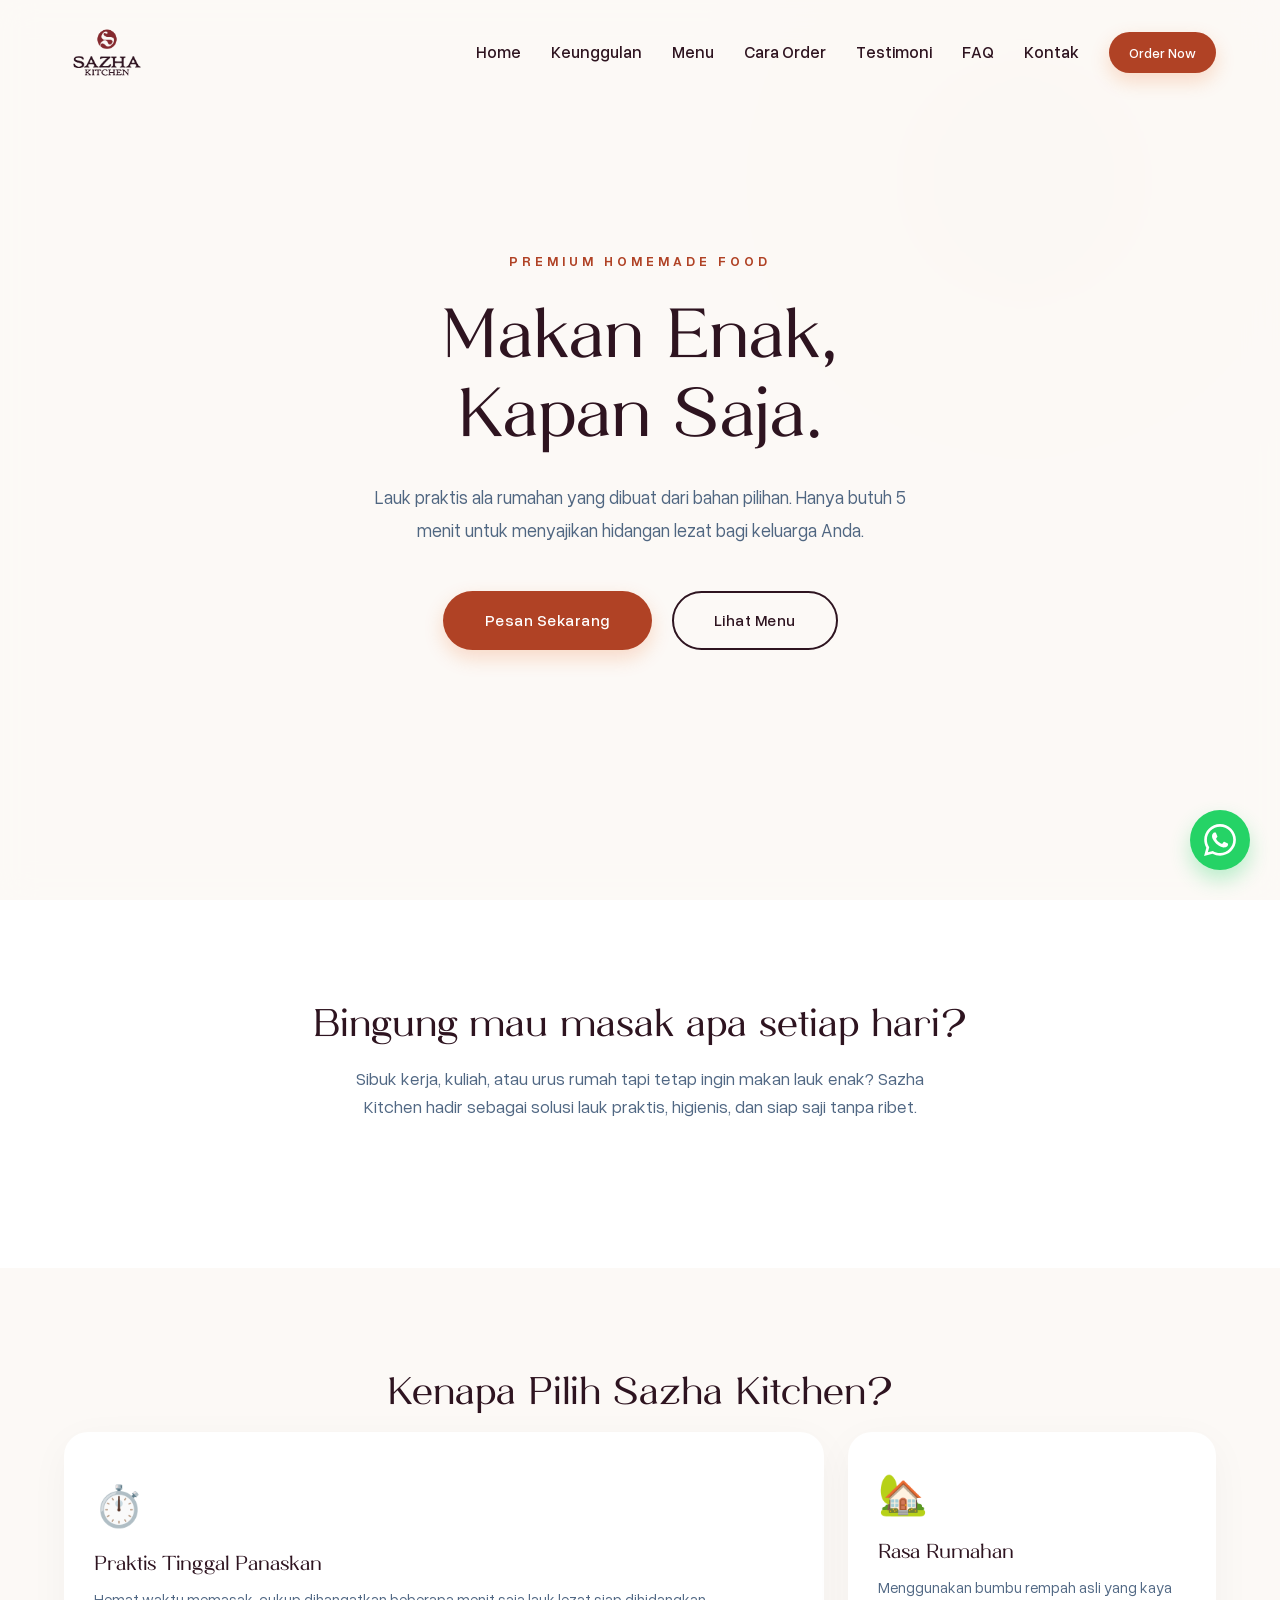
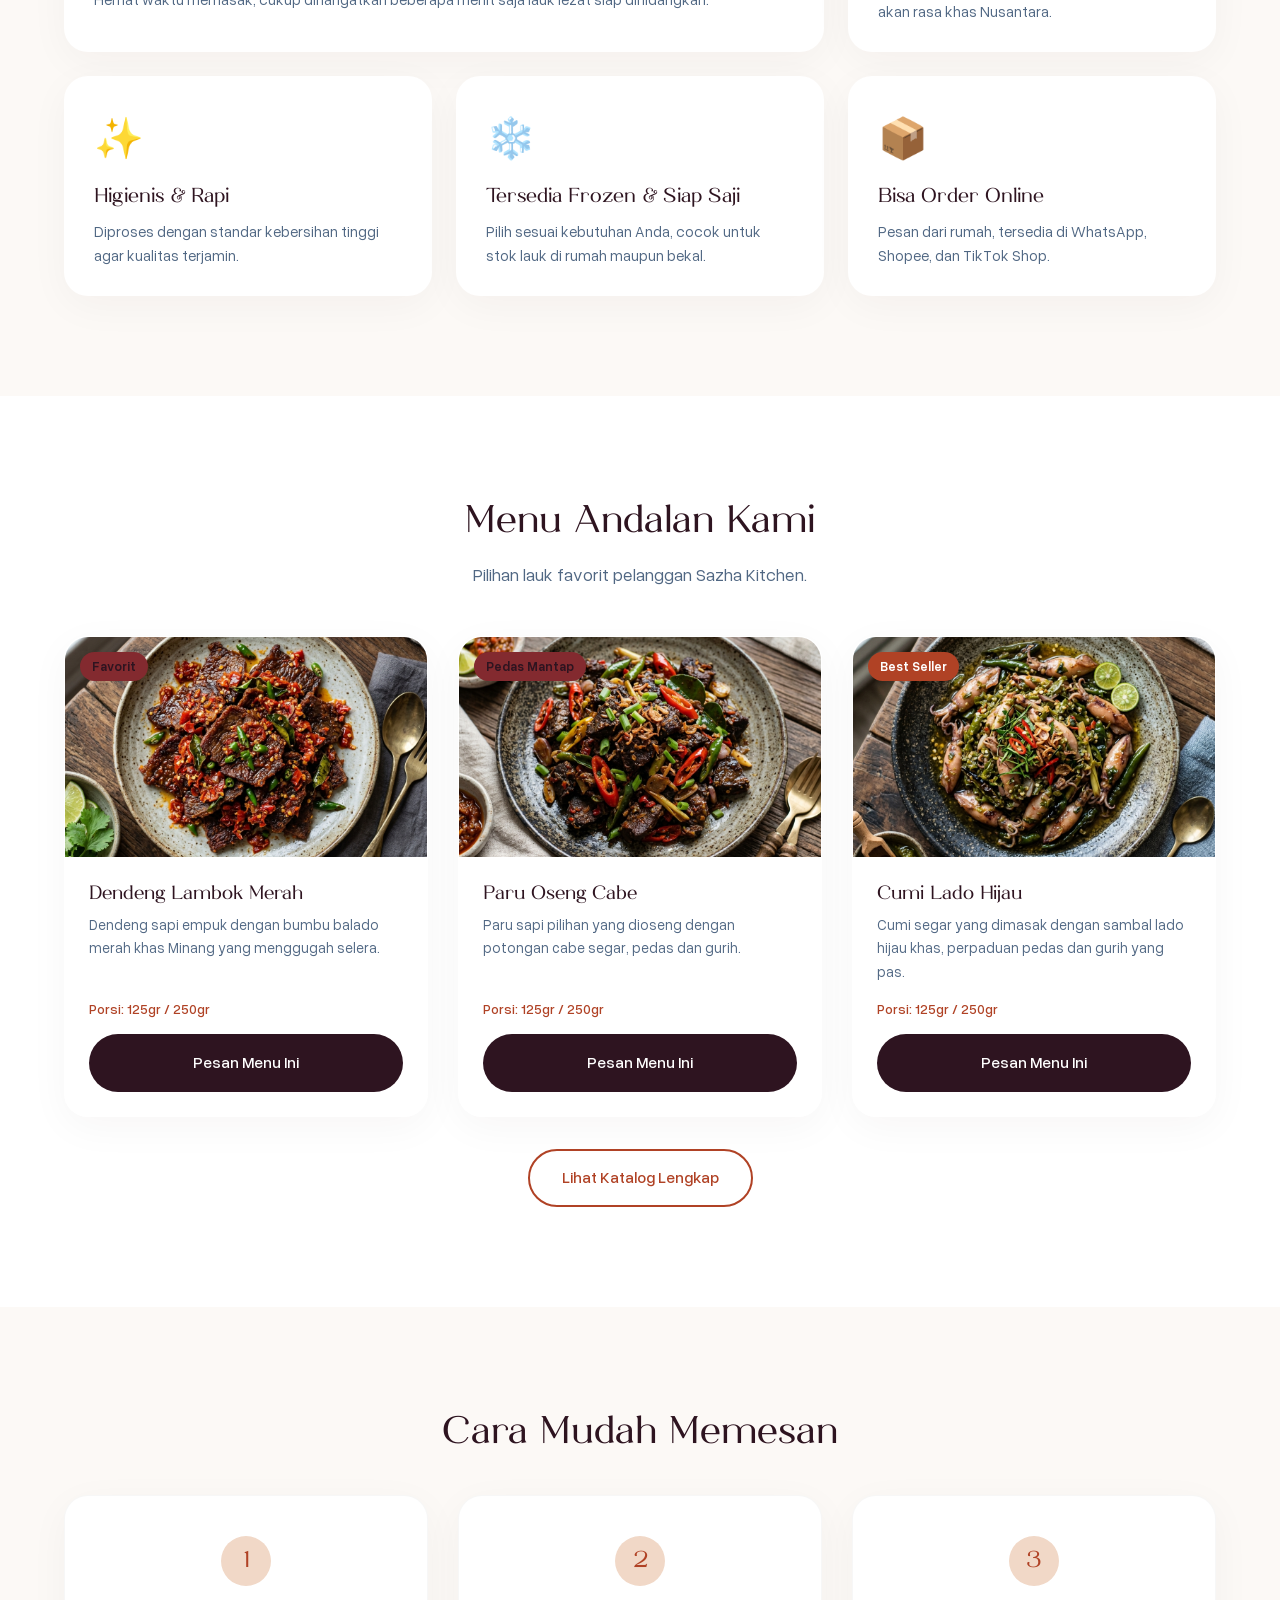
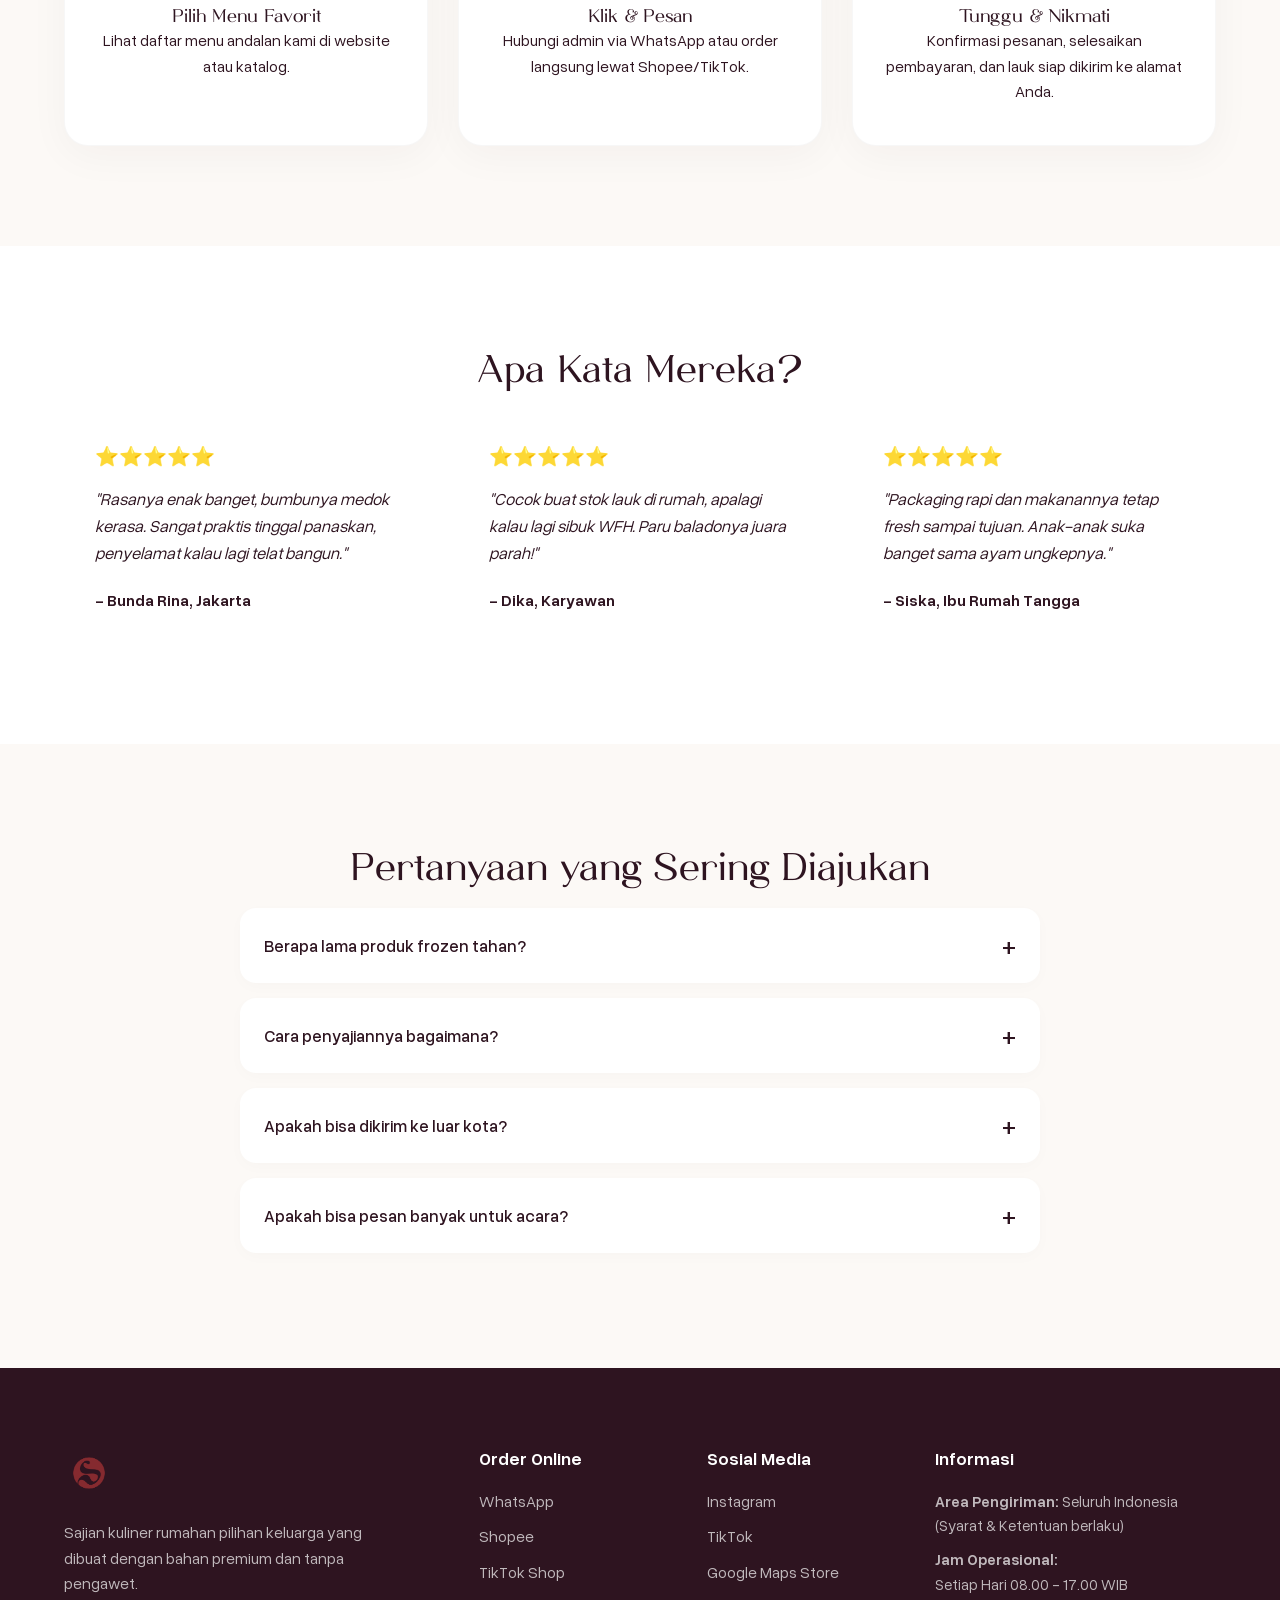
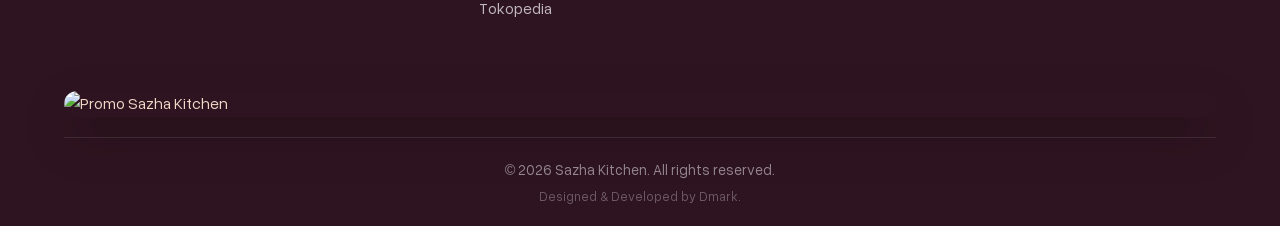
==== commit eadaf831: "Update WhatsApp message formatting on menu buttons" ====
--- a/index.html
+++ b/index.html
@@ -143,7 +143,7 @@
                         <h3>Dendeng Lambok Merah</h3>
                         <p>Dendeng sapi empuk dengan bumbu balado merah khas Minang yang menggugah selera.</p>
                         <span class="portion">Porsi: 125gr / 250gr</span>
-                        <a href="https://wa.me/6285162811421?text=Halo%20Sazha%20Kitchen,%20saya%20pesan%20Dendeng%20Lambok%20Merah" target="_blank" class="btn btn-secondary w-100">Pesan Menu Ini</a>
+                        <a href="https://wa.me/6285162811421?text=Halo%20Sazha%20Kitchen,%20Saya%20ingin%20pesan%20Dendeng%20Lambok%20Merah" target="_blank" class="btn btn-secondary w-100">Pesan Menu Ini</a>
                     </div>
                 </div>
 
@@ -157,7 +157,7 @@
                         <h3>Paru Oseng Cabe</h3>
                         <p>Paru sapi pilihan yang dioseng dengan potongan cabe segar, pedas dan gurih.</p>
                         <span class="portion">Porsi: 125gr / 250gr</span>
-                        <a href="https://wa.me/6285162811421?text=Halo%20Sazha%20Kitchen,%20saya%20pesan%20Paru%20Oseng%20Cabe" target="_blank" class="btn btn-secondary w-100">Pesan Menu Ini</a>
+                        <a href="https://wa.me/6285162811421?text=Halo%20Sazha%20Kitchen,%20Saya%20ingin%20pesan%20Paru%20Oseng%20Cabe" target="_blank" class="btn btn-secondary w-100">Pesan Menu Ini</a>
                     </div>
                 </div>
 
@@ -171,7 +171,7 @@
                         <h3>Cumi Lado Hijau</h3>
                         <p>Cumi segar yang dimasak dengan sambal lado hijau khas, perpaduan pedas dan gurih yang pas.</p>
                         <span class="portion">Porsi: 125gr / 250gr</span>
-                        <a href="https://wa.me/6285162811421?text=Halo%20Sazha%20Kitchen,%20saya%20pesan%20Cumi%20Lado%20Hijau" target="_blank" class="btn btn-secondary w-100">Pesan Menu Ini</a>
+                        <a href="https://wa.me/6285162811421?text=Halo%20Sazha%20Kitchen,%20Saya%20ingin%20pesan%20Cumi%20Lado%20Hijau" target="_blank" class="btn btn-secondary w-100">Pesan Menu Ini</a>
                     </div>
                 </div>
             </div>
@@ -285,7 +285,7 @@
                 <div class="footer-links">
                     <h3>Order Online</h3>
                     <ul>
-                        <li><a href="https://wa.me/6285162811421?text=Halo%20Admin%20Sazha%20Kitchen!%20Saya%20tertarik%20dan%20ingin%20pesan%20lauk%20praktisnya.%20Bisa%20dibantu%3F">WhatsApp Admin</a></li>
+                        <li><a href="https://wa.me/6285162811421?text=Halo%20Admin%20Sazha%20Kitchen!%20Saya%20tertarik%20dan%20ingin%20pesan%20lauk%20praktisnya.%20Bisa%20dibantu%3F">WhatsApp</a></li>
                         <li><a href="#">Shopee</a></li>
                         <li><a href="#">TikTok Shop</a></li>
                         <li><a href="#">Tokopedia</a></li>
@@ -295,8 +295,8 @@
                 <div class="footer-links">
                     <h3>Sosial Media</h3>
                     <ul>
-                        <li><a href="#">Instagram @sazhakitchen</a></li>
-                        <li><a href="#">TikTok @sazhakitchen</a></li>
+                        <li><a href="#">Instagram</a></li>
+                        <li><a href="#">TikTok</a></li>
                         <li><a href="#">Google Maps Store</a></li>
                     </ul>
                 </div>
@@ -304,7 +304,7 @@
                 <div class="footer-contact">
                     <h3>Informasi</h3>
                     <p><strong>Area Pengiriman:</strong> Seluruh Indonesia (Syarat & Ketentuan berlaku)</p>
-                    <p><strong>Jam Operasional:</strong><br>Senin - Sabtu: 08.00 - 17.00 WIB</p>
+                    <p><strong>Jam Operasional:</strong><br>Setiap Hari 08.00 - 17.00 WIB</p>
                 </div>
             </div>
 
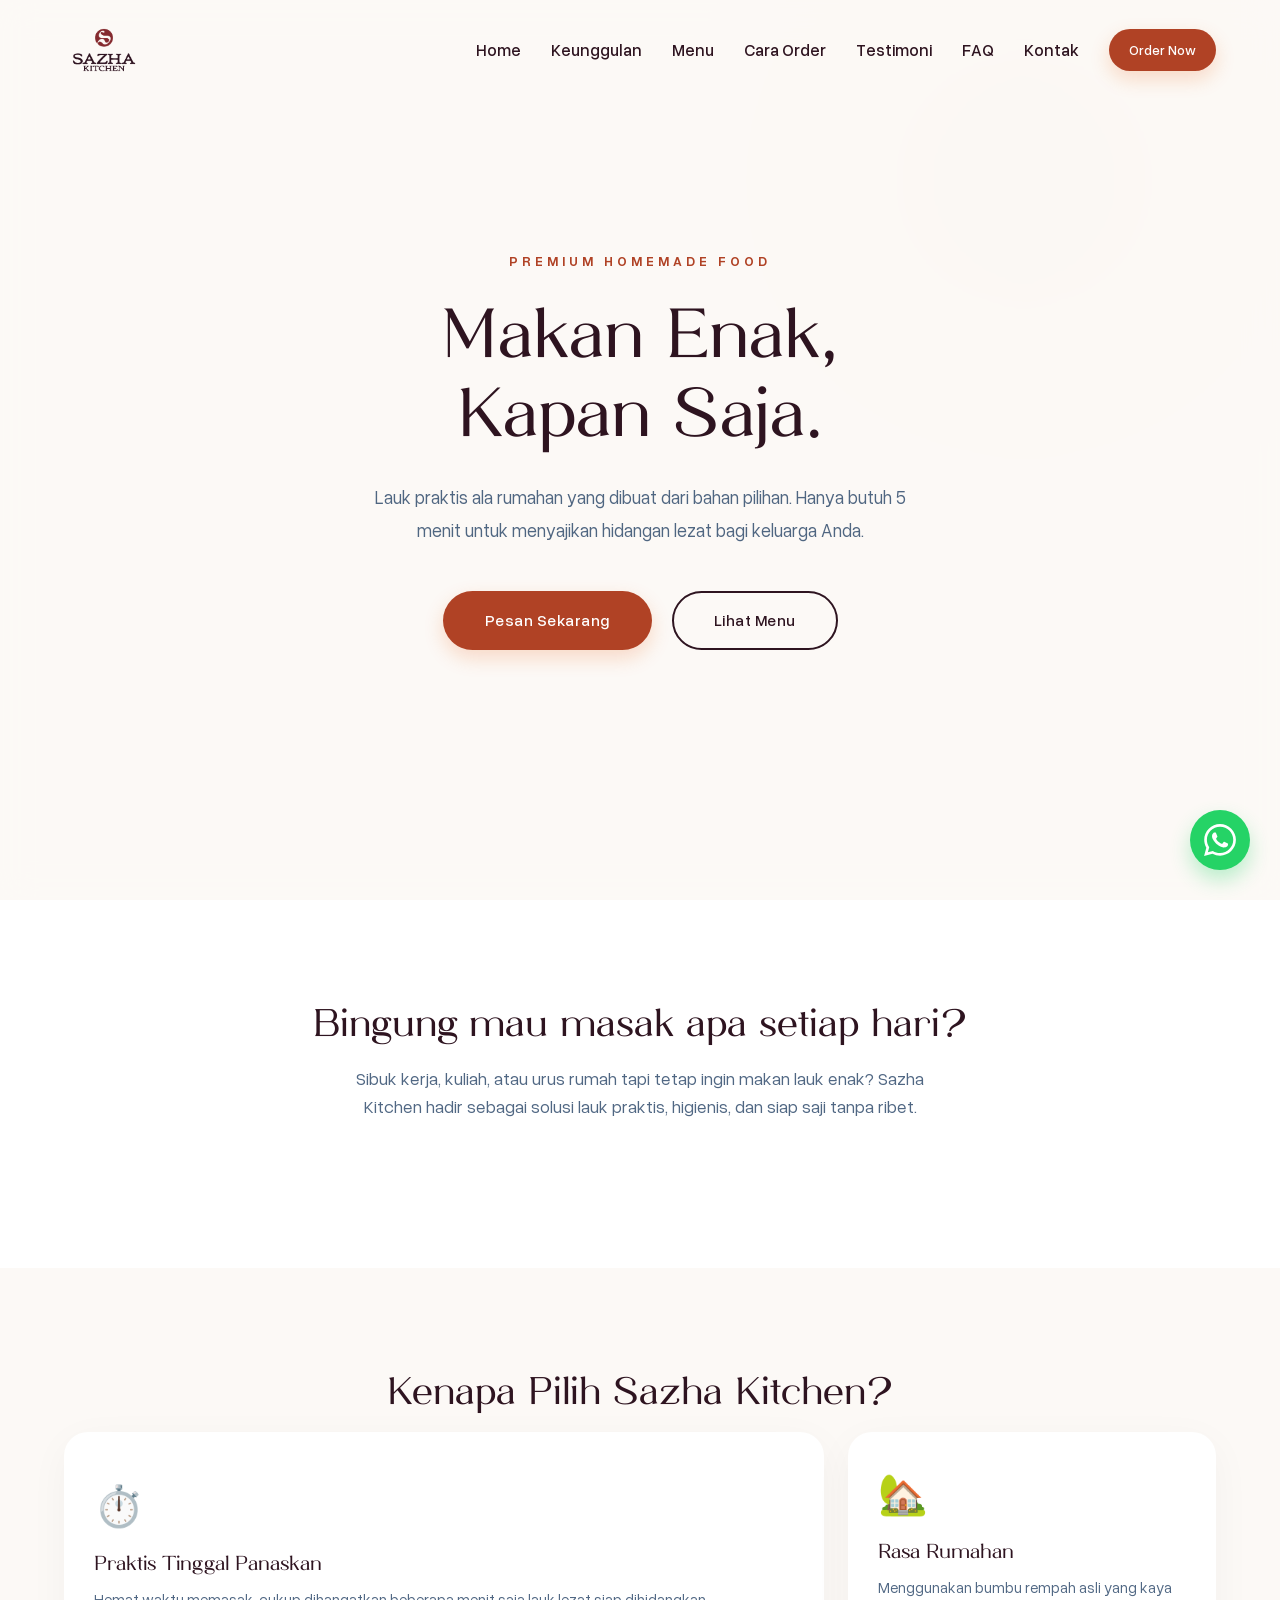
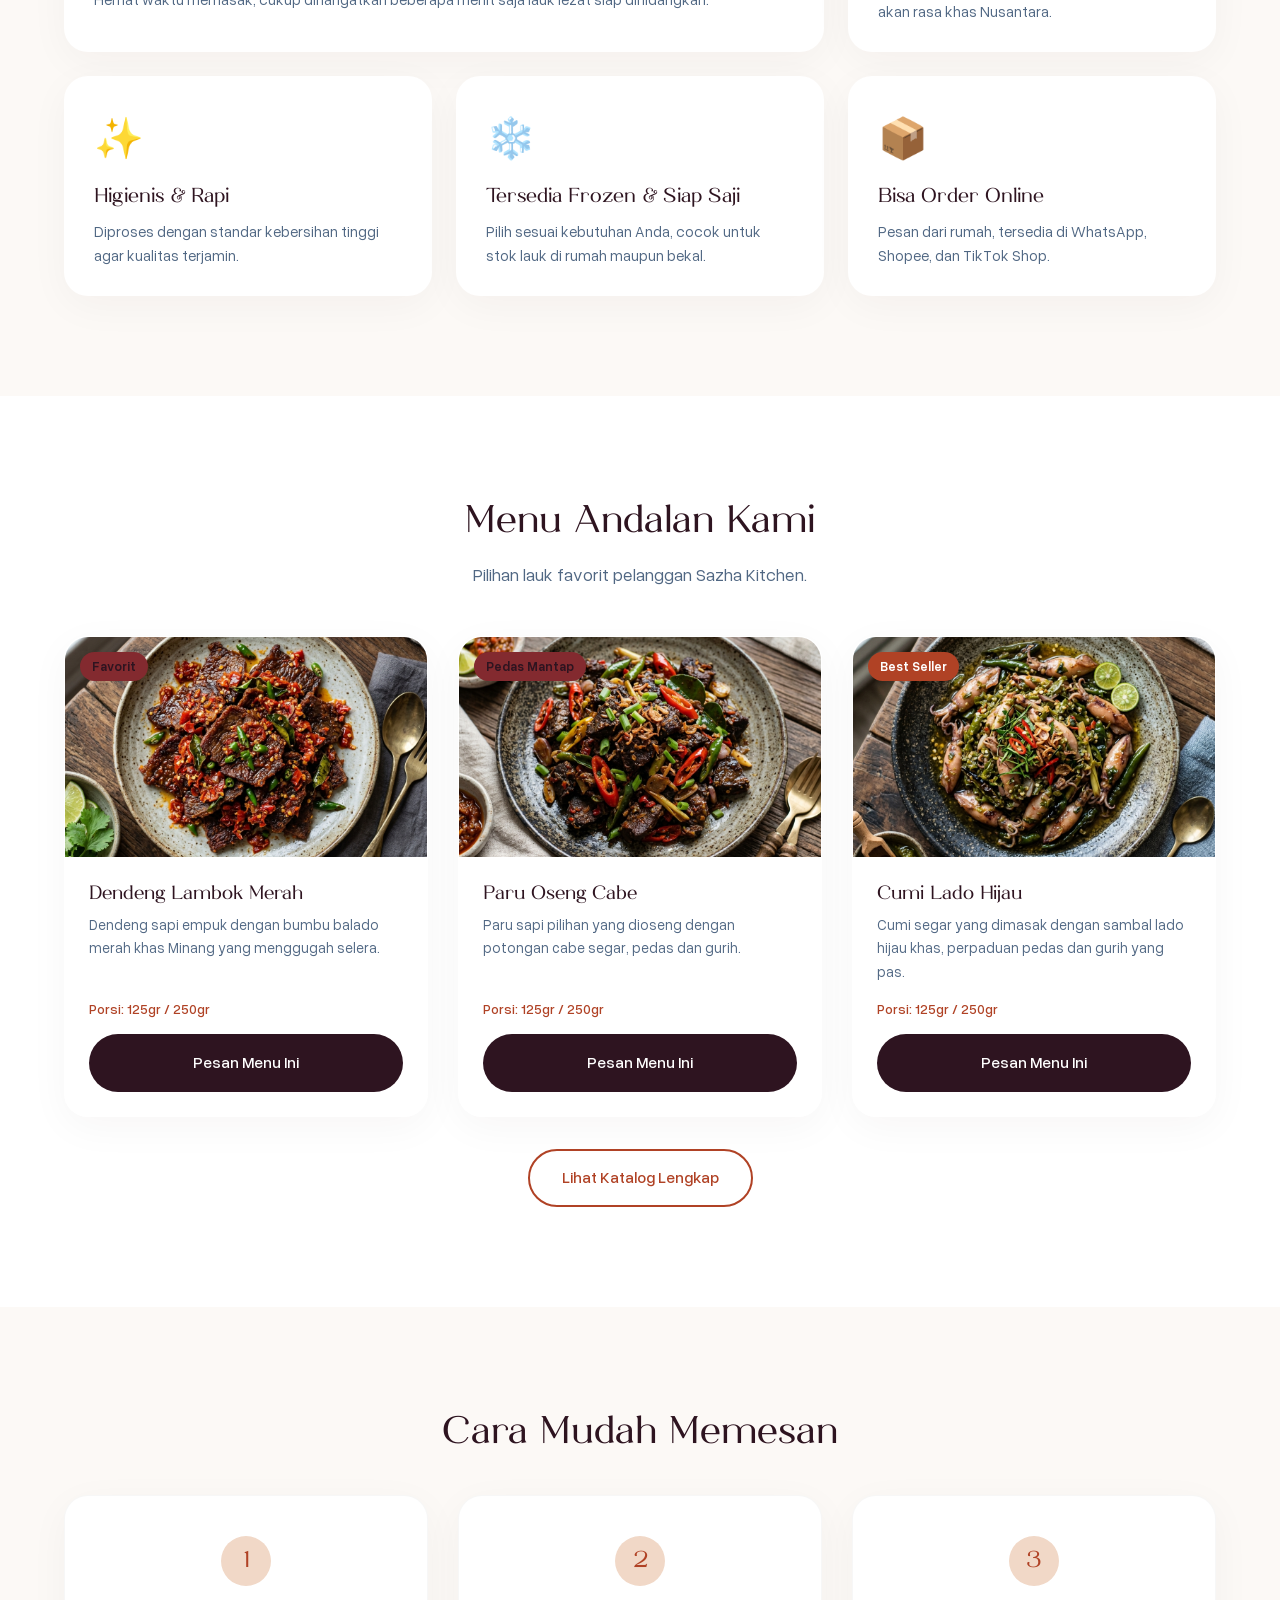
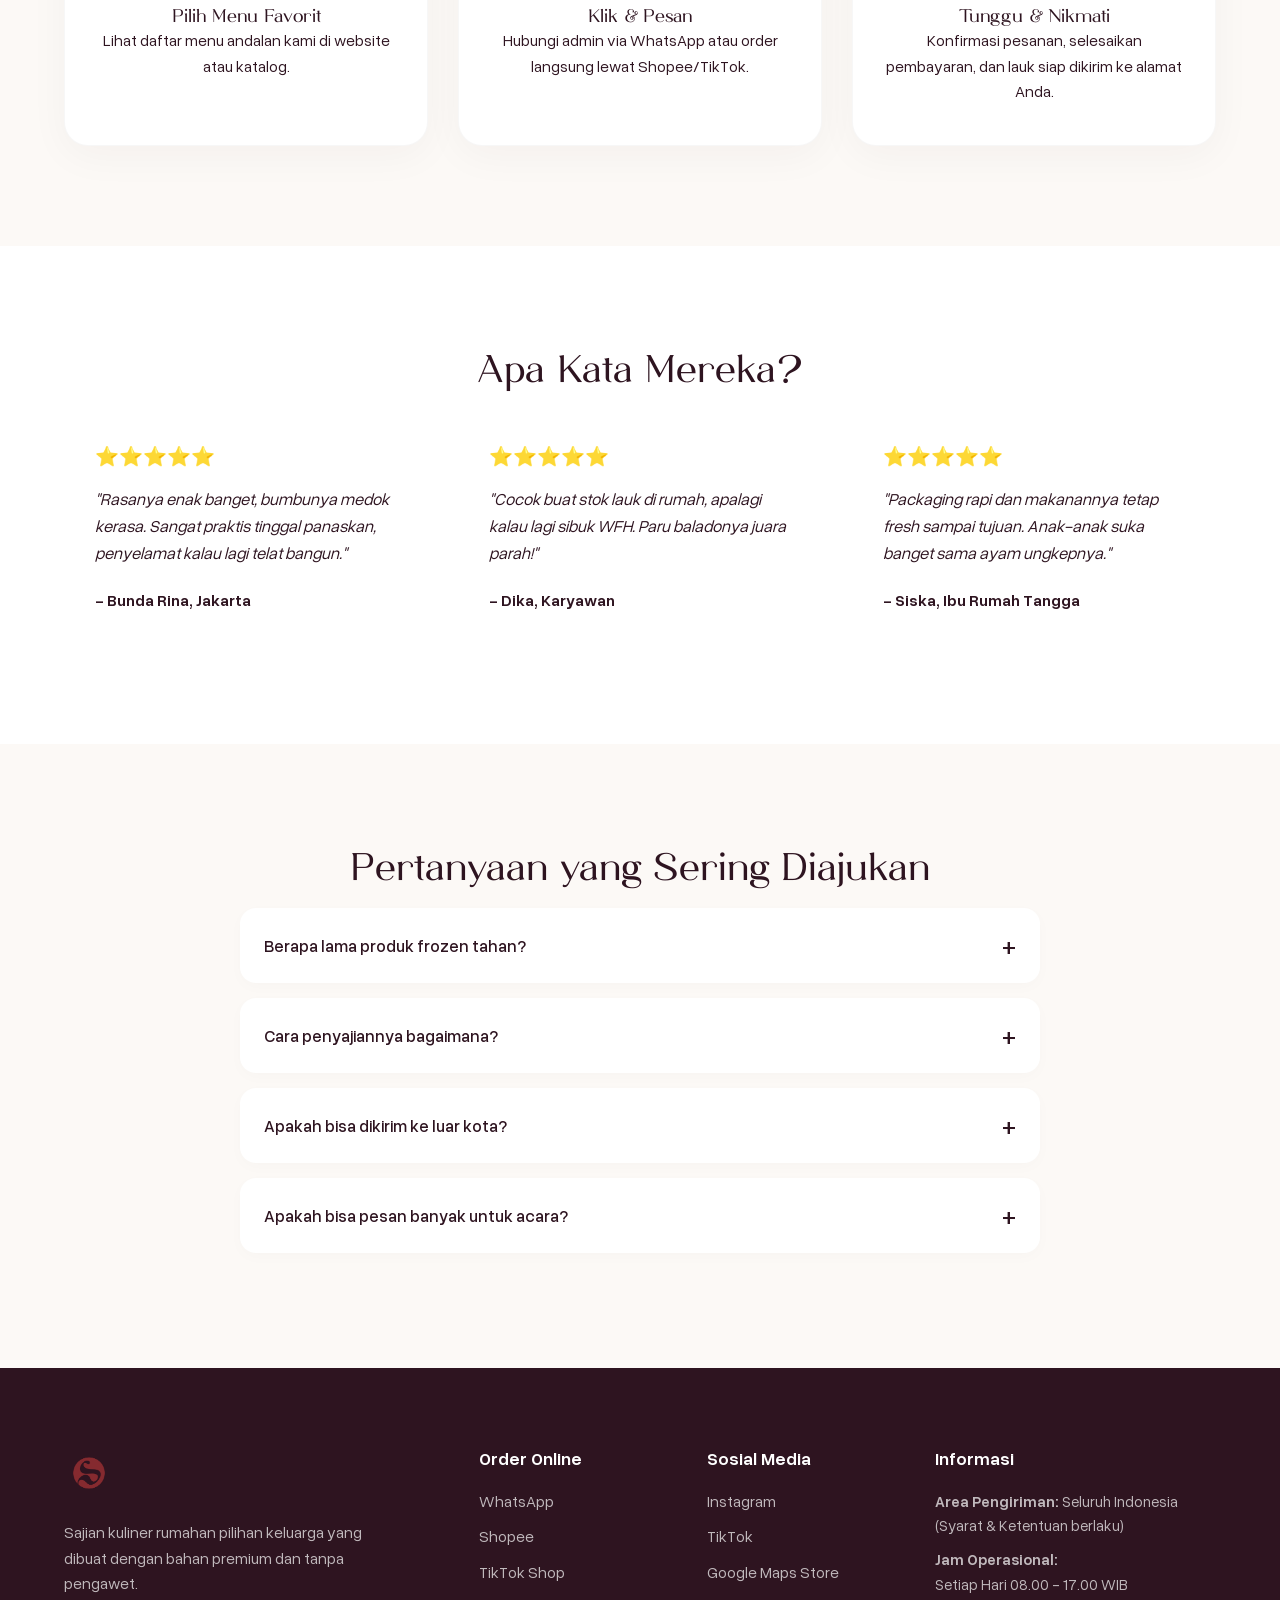
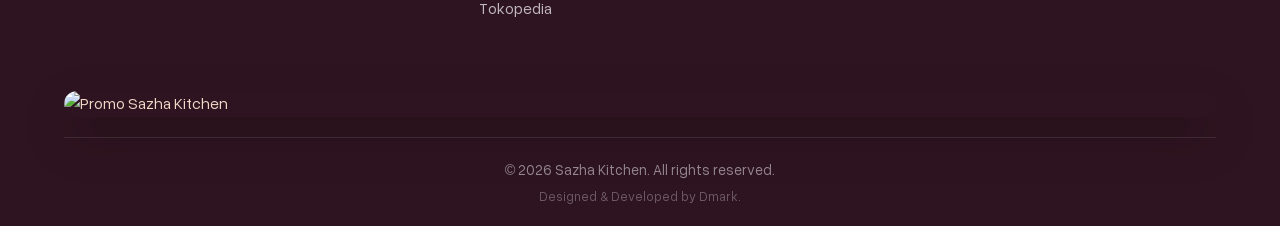
==== commit 499e18d6: "UI Overhaul for mobile: glass menu, swipeable carousels, size tweaks" ====
--- a/index.html
+++ b/index.html
@@ -35,7 +35,7 @@
     <nav class="navbar" id="navbar">
         <div class="nav-container">
             <a href="#" class="logo" style="display: flex; align-items: center;">
-                <img src="assets/images/logo-02.png" alt="Sazha Kitchen" style="height: 65px; object-fit: contain;">
+                <img src="assets/images/logo-02.png" alt="Sazha Kitchen" class="header-logo">
             </a>
             
             <div class="hamburger" id="hamburger" aria-label="Menu">
@@ -65,15 +65,15 @@
         <div class="container" style="position: relative; z-index: 1; display: flex; flex-direction: column; align-items: center; justify-content: center; min-height: 70vh;">
             <div class="hero-content reveal-up" style="text-align: center; max-width: 700px;">
                 
-                <span style="display: block; font-family: 'Overused Grotesk', sans-serif; font-size: 0.85rem; letter-spacing: 4px; color: var(--primary-orange); margin-bottom: 25px; text-transform: uppercase; font-weight: 600;">Premium Homemade Food</span>
-                
-                <h1 style="font-size: 4.5rem; margin-bottom: 25px; line-height: 1.1; color: var(--secondary-brown);">Makan Enak,<br>Kapan Saja.</h1>
-                
-                <p style="font-size: 1.15rem; color: var(--text-muted); max-width: 550px; margin: 0 auto 45px auto; line-height: 1.8;">Lauk praktis ala rumahan yang dibuat dari bahan pilihan. Hanya butuh 5 menit untuk menyajikan hidangan lezat bagi keluarga Anda.</p>
-                
-                <div class="cta-group" style="justify-content: center; display: flex; gap: 20px;">
-                    <a href="https://wa.me/6285162811421?text=Halo%20Admin%20Sazha%20Kitchen!%20Saya%20tertarik%20dan%20ingin%20pesan%20lauk%20praktisnya.%20Bisa%20dibantu%3F" target="_blank" class="btn btn-primary" style="padding: 15px 40px; font-size: 1rem; letter-spacing: 0.5px;">Pesan Sekarang</a>
-                    <a href="#menu" class="btn btn-outline" style="padding: 15px 40px; font-size: 1rem; border-color: var(--secondary-brown); color: var(--secondary-brown); letter-spacing: 0.5px;">Lihat Menu</a>
+                <span class="hero-subtitle">Premium Homemade Food</span>
+                
+                <h1 class="hero-title">Makan Enak,<br>Kapan Saja.</h1>
+                
+                <p class="hero-desc">Lauk praktis ala rumahan yang dibuat dari bahan pilihan. Hanya butuh 5 menit untuk menyajikan hidangan lezat bagi keluarga Anda.</p>
+                
+                <div class="cta-group">
+                    <a href="https://wa.me/6285162811421?text=Halo%20Admin%20Sazha%20Kitchen!%20Saya%20tertarik%20dan%20ingin%20pesan%20lauk%20praktisnya.%20Bisa%20dibantu%3F" target="_blank" class="btn btn-primary btn-hero">Pesan Sekarang</a>
+                    <a href="#menu" class="btn btn-outline-brown btn-hero">Lihat Menu</a>
                 </div>
             </div>
         </div>
--- a/assets/css/style.css
+++ b/assets/css/style.css
@@ -280,11 +280,18 @@
     color: var(--primary-orange);
 }
 
+.header-logo {
+    height: 60px;
+    object-fit: contain;
+    transition: var(--transition);
+}
+
 .hamburger {
     display: none;
     flex-direction: column;
     gap: 6px;
     cursor: pointer;
+    z-index: 1000; /* Ensure it stays above the fullscreen menu */
 }
 
 .hamburger span {
@@ -292,7 +299,17 @@
     height: 3px;
     background-color: var(--secondary-brown);
     border-radius: 3px;
-    transition: var(--transition);
+    transition: all 0.3s ease-in-out;
+}
+
+.hamburger.toggle span:nth-child(1) {
+    transform: translateY(9px) rotate(45deg);
+}
+.hamburger.toggle span:nth-child(2) {
+    opacity: 0;
+}
+.hamburger.toggle span:nth-child(3) {
+    transform: translateY(-9px) rotate(-45deg);
 }
 
 /* ==========================================================================
@@ -346,21 +363,53 @@
     border: 1px solid rgba(46, 20, 32, 0.05);
 }
 
-.hero-content h1 {
-    font-size: 3.5rem;
-    margin-bottom: 20px;
-}
-
-.hero-content p {
+.hero-subtitle {
+    display: block;
+    font-family: 'Overused Grotesk', sans-serif;
+    font-size: 0.85rem;
+    letter-spacing: 4px;
+    color: var(--primary-orange);
+    margin-bottom: 25px;
+    text-transform: uppercase;
+    font-weight: 600;
+}
+
+.hero-title {
+    font-size: 4.5rem;
+    margin-bottom: 25px;
+    line-height: 1.1;
+    color: var(--secondary-brown);
+}
+
+.hero-desc {
     font-size: 1.15rem;
     color: var(--text-muted);
-    margin-bottom: 40px;
-    max-width: 90%;
-}
-
-.hero-content .cta-group {
-    display: flex;
-    gap: 16px;
+    max-width: 550px;
+    margin: 0 auto 45px auto;
+    line-height: 1.8;
+}
+
+.cta-group {
+    justify-content: center;
+    display: flex;
+    gap: 20px;
+}
+
+.btn-hero {
+    padding: 15px 40px;
+    font-size: 1rem;
+    letter-spacing: 0.5px;
+}
+
+.btn-outline-brown {
+    background-color: transparent;
+    border: 2px solid var(--secondary-brown);
+    color: var(--secondary-brown);
+}
+
+.btn-outline-brown:hover {
+    background-color: var(--secondary-brown);
+    color: var(--white);
 }
 
 .hero-visual {
@@ -827,29 +876,80 @@
 }
 
 @media (max-width: 768px) {
+    /* Navbar Adjustments */
+    .navbar { padding: 12px 0; }
+    .navbar.scrolled { padding: 10px 0; }
+    .header-logo { height: 45px; }
     .hamburger { display: flex; }
     
+    /* Fullscreen Glass Mobile Menu */
     .nav-links {
         position: fixed;
-        top: 70px;
+        top: 0;
         left: -100%;
-        width: 100%;
-        height: calc(100vh - 70px);
-        background: var(--surface);
+        width: 100vw;
+        height: 100vh;
+        background: rgba(255, 255, 255, 0.85);
+        backdrop-filter: blur(16px);
+        -webkit-backdrop-filter: blur(16px);
         flex-direction: column;
         justify-content: center;
-        transition: 0.4s ease-in-out;
+        align-items: center;
+        gap: 30px;
+        transition: 0.4s cubic-bezier(0.68, -0.55, 0.265, 1.55);
+        z-index: 999;
     }
     
     .nav-links.active {
         left: 0;
     }
     
-    .hero-content h1 { font-size: 2.2rem; }
-    
-    .bento-grid { grid-template-columns: 1fr; }
+    .nav-links a:not(.btn) { font-size: 1.4rem; }
+    
+    /* Typography & Sections */
+    .section-padding { padding: 50px 0; }
+    .section-title { font-size: 1.8rem; margin-bottom: 10px; }
+    .section-subtitle { font-size: 0.95rem; }
+    
+    .hero-title { font-size: 2.5rem; margin-bottom: 20px; }
+    .hero-subtitle { font-size: 0.75rem; letter-spacing: 2px; }
+    .hero-desc { font-size: 0.95rem; margin-bottom: 30px; }
+    
+    /* Buttons */
+    .cta-group { flex-direction: column; gap: 12px; }
+    .btn-hero { padding: 12px 20px; width: 100%; font-size: 0.9rem; }
+    .btn { font-size: 0.9rem; padding: 12px 24px; }
+    
+    /* Swipeable Flex Carousels */
+    .bento-grid { grid-template-columns: 1fr; gap: 15px; }
     .card-large { grid-column: span 1; }
     
-    .footer-grid { grid-template-columns: 1fr; text-align: center; }
+    .menu-grid, .testimonial-grid {
+        display: flex;
+        flex-wrap: nowrap;
+        overflow-x: auto;
+        overflow-y: hidden;
+        scroll-snap-type: x mandatory;
+        gap: 15px;
+        padding-bottom: 20px; /* Space for hidden scrollbar */
+        margin: 0 -15px; /* Bleed to screen edges */
+        padding-left: 15px;
+        padding-right: 15px;
+        -webkit-overflow-scrolling: touch;
+        scrollbar-width: none; /* Firefox */
+    }
+    
+    .menu-grid::-webkit-scrollbar, .testimonial-grid::-webkit-scrollbar {
+        display: none; /* Chrome/Safari/Edge */
+    }
+    
+    .menu-card, .testi-card {
+        flex: 0 0 85%; /* Take up 85% width to hint at the next card */
+        scroll-snap-align: center;
+        height: auto;
+    }
+    
+    /* Footer */
+    .footer-grid { grid-template-columns: 1fr; text-align: center; gap: 30px; }
     .footer-brand p { margin: 0 auto; }
 }
